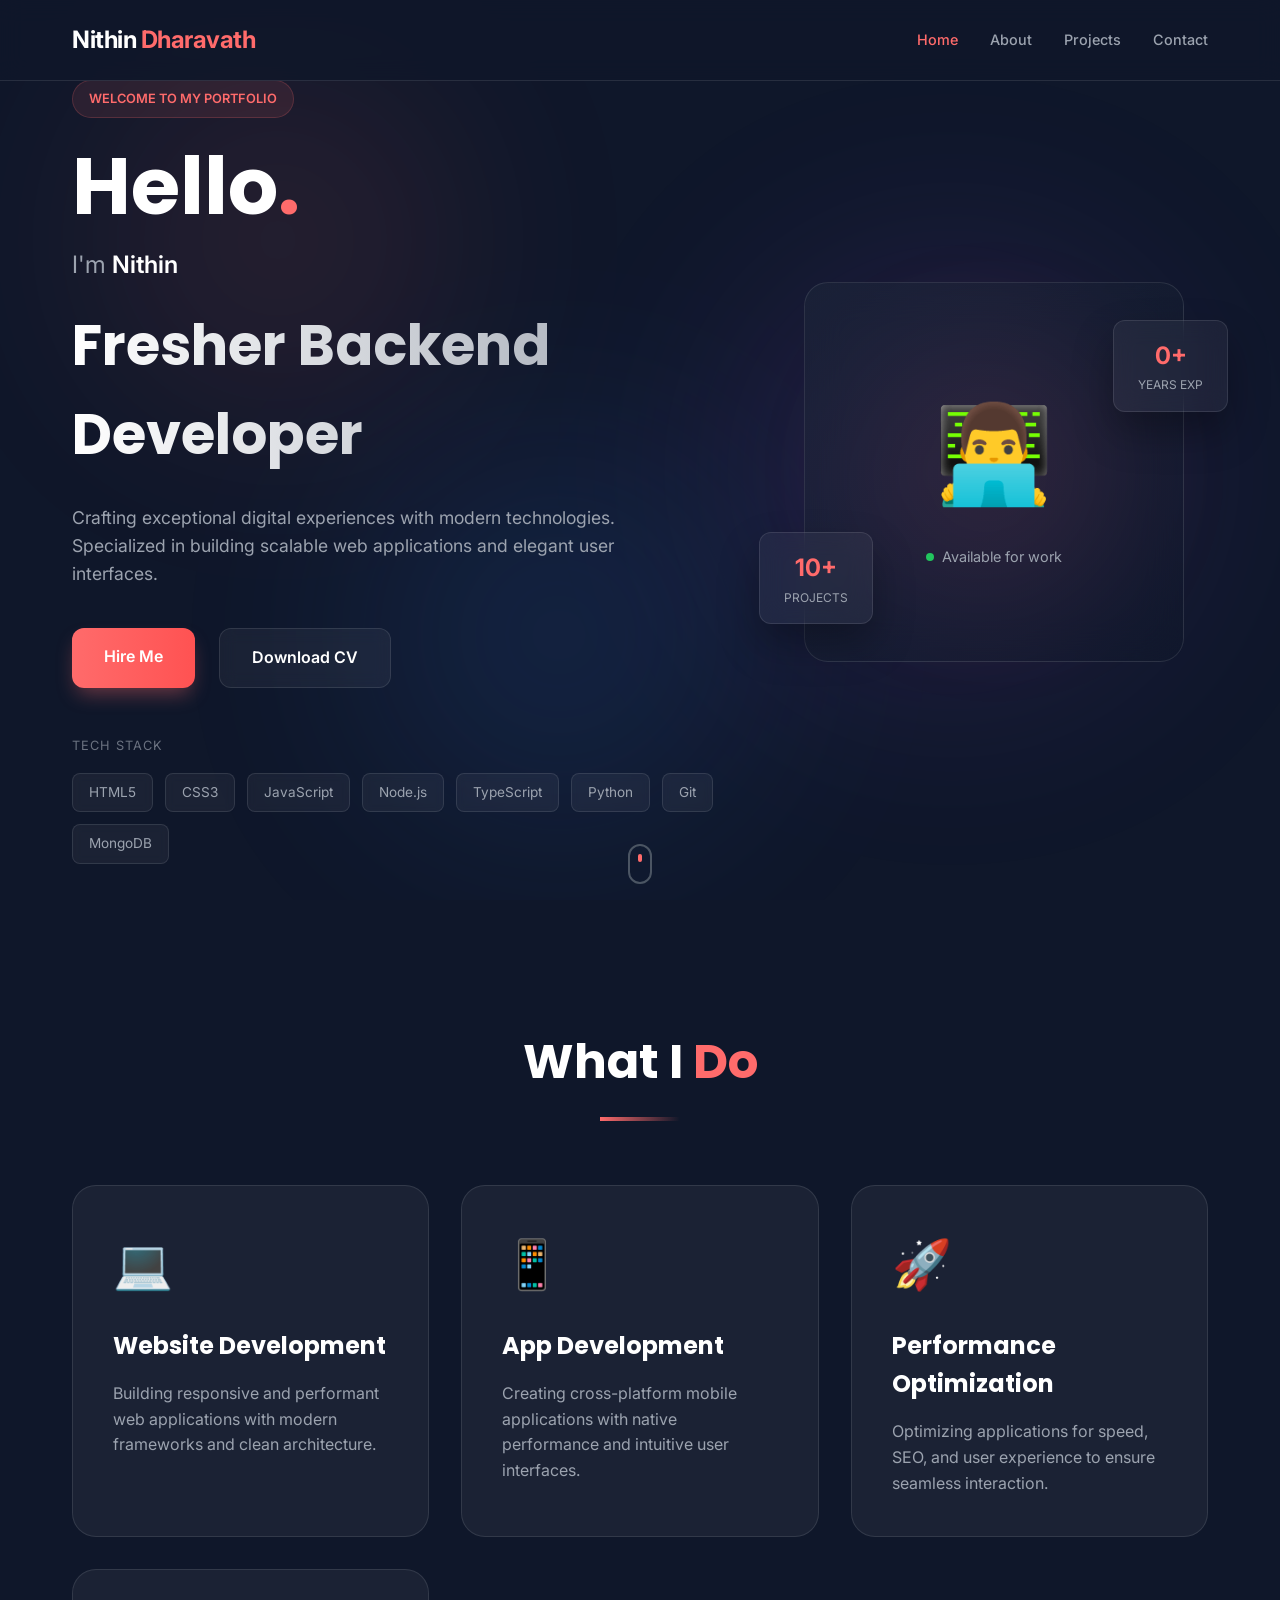
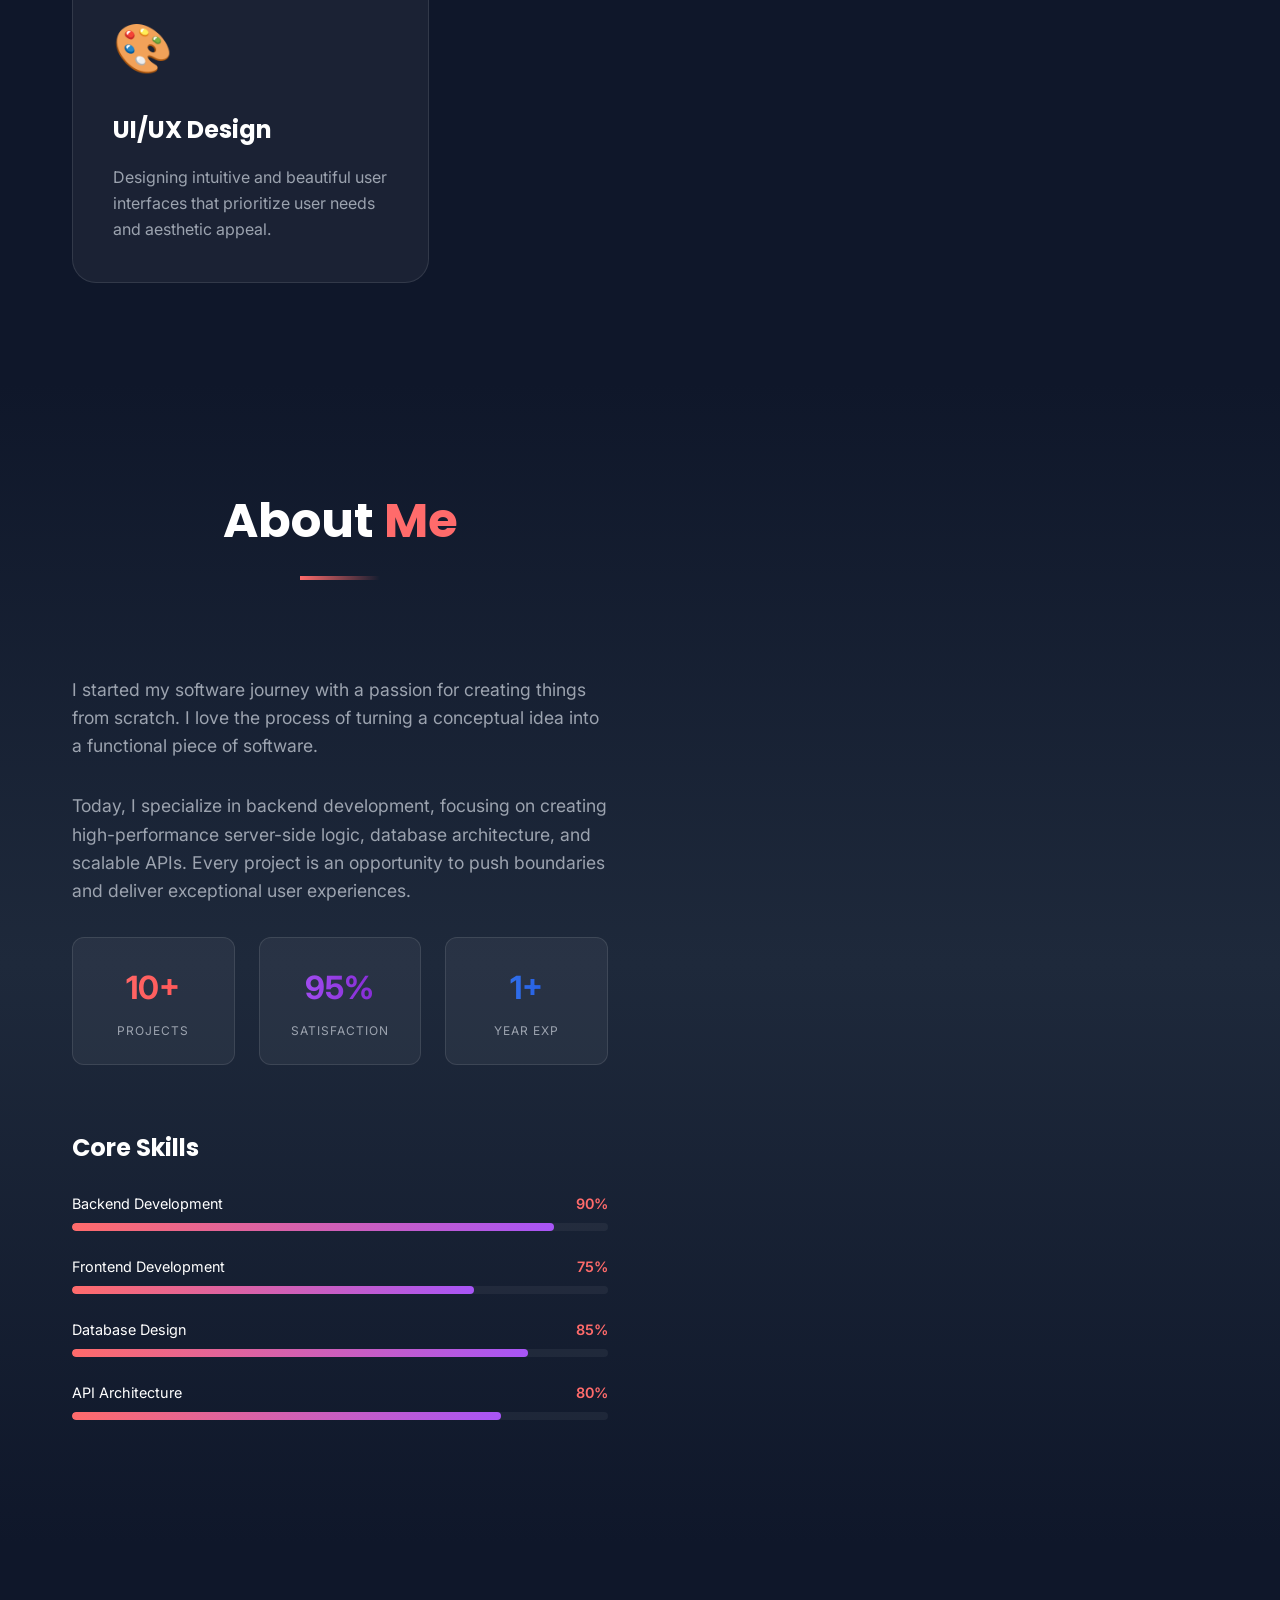
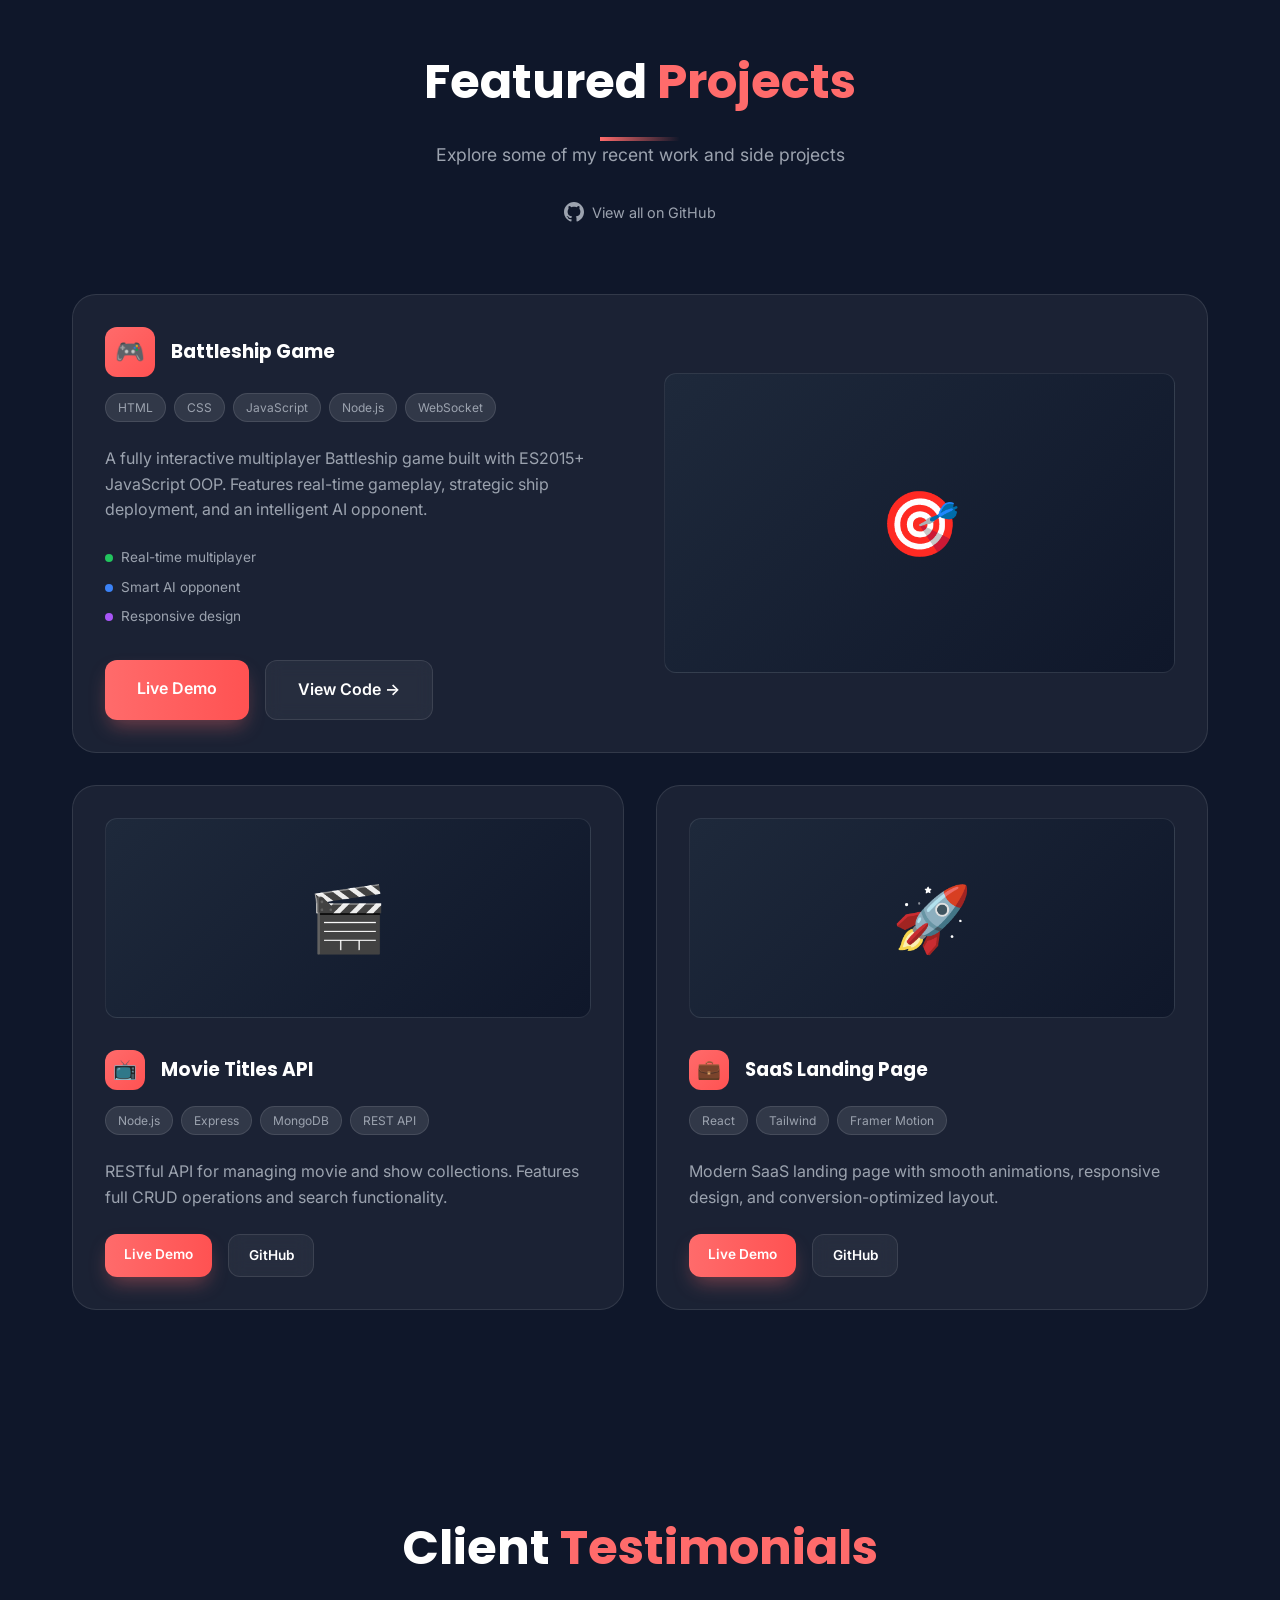
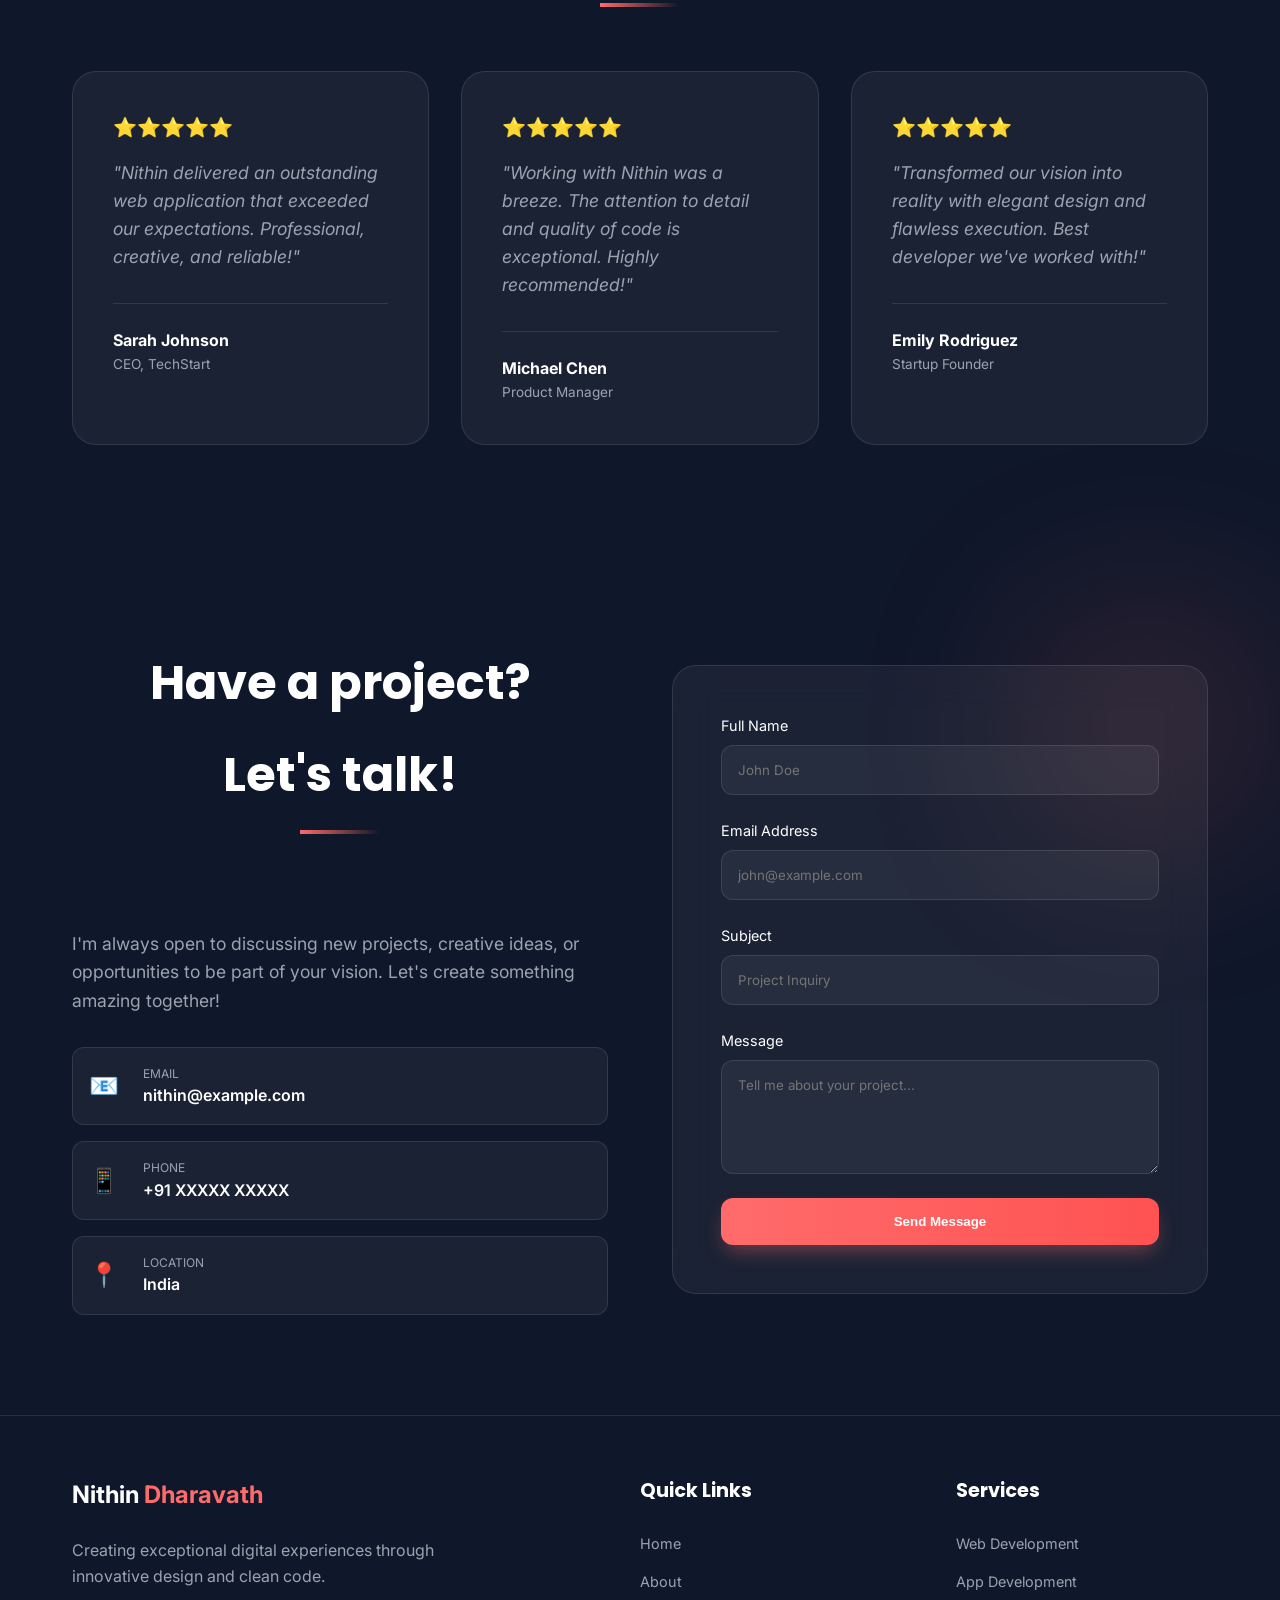
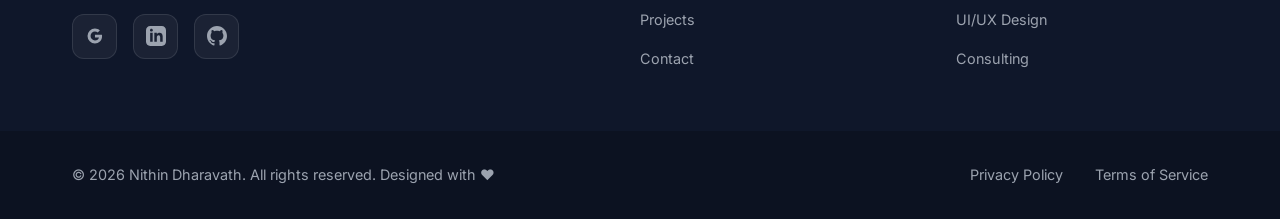
==== index.html @ c0384e02 "landing page" ====
<!DOCTYPE html>
<html lang="en">
<head>
    <meta charset="UTF-8">
    <meta name="viewport" content="width=device-width, initialscale=1.0">
    <title>Nithin Dharavath | Fresher Backend Developer</title>
    <meta name="description" content="Professional portfolio of Nithin Dharavath, a fresher backend developer specializing in high-performance web applications.">
    <link rel="stylesheet" href="static/css/style.css">
    <!-- Google Fonts: Inter and Poppins -->
    <link rel="preconnect" href="https://fonts.googleapis.com">
    <link rel="preconnect" href="https://fonts.gstatic.com" crossorigin>
    <link href="https://fonts.googleapis.com/css2?family=Inter:wght@400;500;600;700&family=Poppins:wght@600;700&display=swap" rel="stylesheet">
</head>
<body>
    <!-- Background Glows -->
    <div class="bg-glows">
        <div class="glow glow-1"></div>
        <div class="glow glow-2"></div>
        <div class="glow glow-3"></div>
    </div>

    <!-- Navigation -->
    <nav class="main-nav">
        <div class="container nav-container">
            <div class="nav-logo">
                Nithin <span>Dharavath</span>
            </div>
            <div class="nav-links">
                <a href="#home" class="nav-link active">Home</a>
                <a href="#about" class="nav-link">About</a>
                <a href="#projects" class="nav-link">Projects</a>
                <a href="#contact" class="nav-link">Contact</a>
            </div>
            <div class="nav-toggle">
                <span></span>
                <span></span>
                <span></span>
            </div>
        </div>
    </nav>

    <!-- Hero Section -->
    <section id="home" class="hero">
        <div class="container hero-grid">
            <div class="hero-content">
                <div class="welcome-badge">Welcome to my portfolio</div>
                <h1 class="hero-title">Hello<span>.</span></h1>
                <p class="hero-subtitle">I'm <span class="highlight">Nithin</span></p>
                <h2 class="hero-main-title">Fresher Backend Developer</h2>
                <p class="hero-description">
                    Crafting exceptional digital experiences with modern technologies.
                    Specialized in building scalable web applications and elegant user interfaces.
                </p>
                <div class="hero-ctas">
                    <a href="#contact" class="btn btn-primary">Hire Me</a>
                    <a href="#" class="btn btn-secondary">Download CV</a>
                </div>
                <div class="tech-stack">
                    <p class="stack-label">Tech Stack</p>
                    <div class="stack-pills">
                        <span class="pill">HTML5</span>
                        <span class="pill">CSS3</span>
                        <span class="pill">JavaScript</span>
                        <span class="pill">Node.js</span>
                        <span class="pill">TypeScript</span>
                        <span class="pill">Python</span>
                        <span class="pill">Git</span>
                        <span class="pill">MongoDB</span>
                    </div>
                </div>
            </div>
            <div class="hero-visual">
                <div class="profile-card">
                    <div class="profile-emoji">👨‍💻</div>
                    <div class="availability">
                        <span class="pulse"></span>
                        Available for work
                    </div>
                </div>
                <div class="floating-card card-exp">
                    <div class="card-value">0+</div>
                    <div class="card-label">Years Exp</div>
                </div>
                <div class="floating-card card-proj">
                    <div class="card-value">10+</div>
                    <div class="card-label">Projects</div>
                </div>
                <div class="hero-glow-orb"></div>
            </div>
        </div>
        <div class="scroll-indicator">
            <div class="mouse">
                <div class="wheel"></div>
            </div>
        </div>
    </section>

    <!-- Services Section -->
    <section id="about" class="services">
        <div class="container">
            <div class="section-header">
                <h2>What I <span>Do</span></h2>
                <div class="header-line"></div>
            </div>
            <div class="services-grid">
                <div class="service-card">
                    <div class="service-icon">💻</div>
                    <div class="service-content">
                        <h3>Website Development</h3>
                        <p>Building responsive and performant web applications with modern frameworks and clean architecture.</p>
                    </div>
                </div>
                <div class="service-card">
                    <div class="service-icon">📱</div>
                    <div class="service-content">
                        <h3>App Development</h3>
                        <p>Creating cross-platform mobile applications with native performance and intuitive user interfaces.</p>
                    </div>
                </div>
                <div class="service-card">
                    <div class="service-icon">🚀</div>
                    <div class="service-content">
                        <h3>Performance Optimization</h3>
                        <p>Optimizing applications for speed, SEO, and user experience to ensure seamless interaction.</p>
                    </div>
                </div>
                <div class="service-card">
                    <div class="service-icon">🎨</div>
                    <div class="service-content">
                        <h3>UI/UX Design</h3>
                        <p>Designing intuitive and beautiful user interfaces that prioritize user needs and aesthetic appeal.</p>
                    </div>
                </div>
            </div>
        </div>
    </section>

    <!-- About Section -->
    <section class="about">
        <div class="container about-grid">
            <div class="about-text">
                <div class="section-header">
                    <h2>About <span>Me</span></h2>
                    <div class="header-line"></div>
                </div>
                <p>
                    I started my software journey with a passion for creating things from scratch.
                    I love the process of turning a conceptual idea into a functional piece of software.
                </p>
                <p>
                    Today, I specialize in backend development, focusing on creating high-performance
                    server-side logic, database architecture, and scalable APIs. Every project is
                    an opportunity to push boundaries and deliver exceptional user experiences.
                </p>

                <div class="about-stats">
                    <div class="stat-card">
                        <div class="stat-value grad-red">10+</div>
                        <div class="stat-label">Projects</div>
                    </div>
                    <div class="stat-card">
                        <div class="stat-value grad-purple">95%</div>
                        <div class="stat-label">Satisfaction</div>
                    </div>
                    <div class="stat-card">
                        <div class="stat-value grad-blue">1+</div>
                        <div class="stat-label">Year Exp</div>
                    </div>
                </div>

                <div class="skill-section">
                    <h3>Core Skills</h3>
                    <div class="skill-item">
                        <div class="skill-info">
                            <span>Backend Development</span>
                            <span>90%</span>
                        </div>
                        <div class="skill-bar"><div class="skill-progress" style="width: 90%;"></div></div>
                    </div>
                    <div class="skill-item">
                        <div class="skill-info">
                            <span>Frontend Development</span>
                            <span>75%</span>
                        </div>
                        <div class="skill-bar"><div class="skill-progress" style="width: 75%;"></div></div>
                    </div>
                    <div class="skill-item">
                        <div class="skill-info">
                            <span>Database Design</span>
                            <span>85%</span>
                        </div>
                        <div class="skill-bar"><div class="skill-progress" style="width: 85%;"></div></div>
                    </div>
                    <div class="skill-item">
                        <div class="skill-info">
                            <span>API Architecture</span>
                            <span>80%</span>
                        </div>
                        <div class="skill-bar"><div class="skill-progress" style="width: 80%;"></div></div>
                    </div>
                </div>
            </div>
        </div>
    </section>

    <!-- Projects Section -->
    <section id="projects" class="projects">
        <div class="container">
            <div class="section-header text-center">
                <h2>Featured <span>Projects</span></h2>
                <div class="header-line center"></div>
                <p class="section-desc">Explore some of my recent work and side projects</p>
                <a href="https://github.com/nithindharavathu" target="_blank" class="github-link">
                    <svg width="20" height="20" viewBox="0 0 24 24" fill="currentColor"><path d="M12 0c-6.626 0-12 5.373-12 12 0 5.302 3.438 9.8 8.207 11.387.599.111.793-.261.793-.577v-2.234c-3.338.726-4.033-1.416-4.033-1.416-.546-1.387-1.333-1.756-1.333-1.756-1.089-.745.083-.729.083-.729 1.205.084 1.839 1.237 1.839 1.237 1.07 1.834 2.807 1.304 3.492.997.107-.775.418-1.305.762-1.604-2.665-.305-5.467-1.334-5.467-5.931 0-1.311.469-2.381 1.236-3.221-.124-.303-.535-1.524.117-3.176 0 0 1.008-.322 3.301 1.23.957-.266 1.983-.399 3.003-.404 1.02.005 2.047.138 3.006.404 2.291-1.552 3.297-1.23 3.297-1.23.653 1.653.242 2.874.118 3.176.77.84 1.235 1.911 1.235 3.221 0 4.609-2.807 5.624-5.479 5.921.43.372.823 1.102.823 2.222v3.293c0 .319.192.694.801.576 4.765-1.589 8.199-6.086 8.199-11.386 0-6.627-5.373-12-12-12z"/></svg>
                    View all on GitHub
                </a>
            </div>

            <div class="projects-grid">
                <!-- Featured Project -->
                <div class="project-card featured">
                    <div class="project-main">
                        <div class="project-info">
                            <div class="project-title-group">
                                <div class="project-icon-box">🎮</div>
                                <h3>Battleship Game</h3>
                            </div>
                            <div class="project-tags">
                                <span class="tag">HTML</span>
                                <span class="tag">CSS</span>
                                <span class="tag">JavaScript</span>
                                <span class="tag">Node.js</span>
                                <span class="tag">WebSocket</span>
                            </div>
                            <p class="project-text">
                                A fully interactive multiplayer Battleship game built with ES2015+ JavaScript OOP.
                                Features real-time gameplay, strategic ship deployment, and an intelligent AI opponent.
                            </p>
                            <div class="project-features">
                                <div class="feature"><span class="dot dot-green"></span> Real-time multiplayer</div>
                                <div class="feature"><span class="dot dot-blue"></span> Smart AI opponent</div>
                                <div class="feature"><span class="dot dot-purple"></span> Responsive design</div>
                            </div>
                            <div class="project-actions">
                                <a href="#" class="btn btn-primary">Live Demo</a>
                                <a href="#" class="btn btn-secondary">View Code &rarr;</a>
                            </div>
                        </div>
                        <div class="project-preview">
                            <div class="preview-content">🎯</div>
                        </div>
                    </div>
                </div>

                <!-- Regular Project 1 -->
                <div class="project-card">
                    <div class="project-preview">
                        <div class="preview-content">🎬</div>
                    </div>
                    <div class="project-info">
                        <div class="project-title-group">
                            <div class="project-icon-box small">📺</div>
                            <h3>Movie Titles API</h3>
                        </div>
                        <div class="project-tags">
                            <span class="tag">Node.js</span>
                            <span class="tag">Express</span>
                            <span class="tag">MongoDB</span>
                            <span class="tag">REST API</span>
                        </div>
                        <p class="project-text">RESTful API for managing movie and show collections. Features full CRUD operations and search functionality.</p>
                        <div class="project-actions">
                            <a href="#" class="btn btn-primary small">Live Demo</a>
                            <a href="#" class="btn btn-secondary small">GitHub</a>
                        </div>
                    </div>
                </div>

                <!-- Regular Project 2 -->
                <div class="project-card">
                    <div class="project-preview">
                        <div class="preview-content">🚀</div>
                    </div>
                    <div class="project-info">
                        <div class="project-title-group">
                            <div class="project-icon-box small">💼</div>
                            <h3>SaaS Landing Page</h3>
                        </div>
                        <div class="project-tags">
                            <span class="tag">React</span>
                            <span class="tag">Tailwind</span>
                            <span class="tag">Framer Motion</span>
                        </div>
                        <p class="project-text">Modern SaaS landing page with smooth animations, responsive design, and conversion-optimized layout.</p>
                        <div class="project-actions">
                            <a href="#" class="btn btn-primary small">Live Demo</a>
                            <a href="#" class="btn btn-secondary small">GitHub</a>
                        </div>
                    </div>
                </div>
            </div>
        </div>
    </section>

    <!-- Testimonials Section -->
    <section class="testimonials">
        <div class="container">
            <div class="section-header">
                <h2>Client <span>Testimonials</span></h2>
                <div class="header-line"></div>
            </div>
            <div class="testimonials-grid">
                <div class="testimonial-card">
                    <div class="stars">⭐⭐⭐⭐⭐</div>
                    <p class="testimonial-text">"Nithin delivered an outstanding web application that exceeded our expectations. Professional, creative, and reliable!"</p>
                    <div class="testimonial-footer">
                        <p class="testimonial-name">Sarah Johnson</p>
                        <p class="testimonial-role">CEO, TechStart</p>
                    </div>
                </div>
                <div class="testimonial-card">
                    <div class="stars">⭐⭐⭐⭐⭐</div>
                    <p class="testimonial-text">"Working with Nithin was a breeze. The attention to detail and quality of code is exceptional. Highly recommended!"</p>
                    <div class="testimonial-footer">
                        <p class="testimonial-name">Michael Chen</p>
                        <p class="testimonial-role">Product Manager</p>
                    </div>
                </div>
                <div class="testimonial-card">
                    <div class="stars">⭐⭐⭐⭐⭐</div>
                    <p class="testimonial-text">"Transformed our vision into reality with elegant design and flawless execution. Best developer we've worked with!"</p>
                    <div class="testimonial-footer">
                        <p class="testimonial-name">Emily Rodriguez</p>
                        <p class="testimonial-role">Startup Founder</p>
                    </div>
                </div>
            </div>
        </div>
    </section>

    <!-- Contact Section -->

    <section id="contact" class="contact">
        <div class="container contact-grid">
            <div class="contact-info">
                <div class="section-header">
                    <h2>Have a project?</h2>
                    <h3>Let's <span>talk!</span></h3>
                    <div class="header-line"></div>
                </div>
                <p class="contact-desc">
                    I'm always open to discussing new projects, creative ideas, or opportunities to be part of your vision.
                    Let's create something amazing together!
                </p>
                <div class="contact-details">
                    <div class="detail-item">
                        <div class="detail-icon">📧</div>
                        <div class="detail-text">
                            <span class="label">Email</span>
                            <span class="value">nithin@example.com</span>
                        </div>
                    </div>
                    <div class="detail-item">
                        <div class="detail-icon">📱</div>
                        <div class="detail-text">
                            <span class="label">Phone</span>
                            <span class="value">+91 XXXXX XXXXX</span>
                        </div>
                    </div>
                    <div class="detail-item">
                        <div class="detail-icon">📍</div>
                        <div class="detail-text">
                            <span class="label">Location</span>
                            <span class="value">India</span>
                        </div>
                    </div>
                </div>
            </div>
            <div class="contact-form-container">
                <form class="contact-form" action="#">
                    <div class="form-group">
                        <label>Full Name</label>
                        <input type="text" placeholder="John Doe" required>
                    </div>
                    <div class="form-group">
                        <label>Email Address</label>
                        <input type="email" placeholder="john@example.com" required>
                    </div>
                    <div class="form-group">
                        <label>Subject</label>
                        <input type="text" placeholder="Project Inquiry" required>
                    </div>
                    <div class="form-group">
                        <label>Message</label>
                        <textarea rows="5" placeholder="Tell me about your project..." required></textarea>
                    </div>
                    <button type="submit" class="btn btn-primary full-width">Send Message</button>
                </form>
            </div>
        </div>
    </section>

    <!-- Footer -->
    <footer class="main-footer">
        <div class="container footer-grid">
            <div class="footer-brand">
                <div class="footer-logo">
                    Nithin <span>Dharavath</span>
                </div>
                <p>Creating exceptional digital experiences through innovative design and clean code.</p>
                <div class="social-links">
                    <a href="#" class="social-icon">
                        <svg width="20" height="20" viewBox="0 0 24 24" fill="currentColor"><path d="M20.283 10.356h-8.327v3.451h4.792c-.446 2.193-2.313 3.453-4.792 3.453a5.27 5.27 0 0 1-5.279-5.28 5.27 5.27 0 0 1 5.279-5.279c1.259 0 2.397.447 3.29 1.178l2.6-2.599c-1.584-1.381-3.615-2.233-5.89-2.233a8.908 8.908 0 0 0-8.934 8.934 8.907 8.907 0 0 0 8.934 8.934c4.467 0 8.529-3.249 8.529-8.934 0-.528-.081-1.097-.202-1.625z"/></svg>
                    </a>
                    <a href="#" class="social-icon">
                        <svg width="20" height="20" viewBox="0 0 24 24" fill="currentColor"><path d="M19 0h-14c-2.761 0-5 2.239-5 5v14c0 2.761 2.239 5 5 5h14c2.762 0 5-2.239 5-5v-14c0-2.761-2.238-5-5-5zm-11 19h-3v-11h3v11zm-1.5-12.268c-.966 0-1.75-.79-1.75-1.764s.784-1.764 1.75-1.764 1.75.79 1.75 1.764-.783 1.764-1.75 1.764zm13.5 12.268h-3v-5.604c0-3.368-4-3.113-4 0v5.604h-3v-11h3v1.765c1.396-2.586 7-2.777 7 2.476v6.759z"/></svg>
                    </a>
                    <a href="#" class="social-icon">
                        <svg width="20" height="20" viewBox="0 0 24 24" fill="currentColor"><path d="M12 0c-6.626 0-12 5.373-12 12 0 5.302 3.438 9.8 8.207 11.387.599.111.793-.261.793-.577v-2.234c-3.338.726-4.033-1.416-4.033-1.416-.546-1.387-1.333-1.756-1.333-1.756-1.089-.745.083-.729.083-.729 1.205.084 1.839 1.237 1.839 1.237 1.07 1.834 2.807 1.304 3.492.997.107-.775.418-1.305.762-1.604-2.665-.305-5.467-1.334-5.467-5.931 0-1.311.469-2.381 1.236-3.221-.124-.303-.535-1.524.117-3.176 0 0 1.008-.322 3.301 1.23.957-.266 1.983-.399 3.003-.404 1.02.005 2.047.138 3.006.404 2.291-1.552 3.297-1.23 3.297-1.23.653 1.653.242 2.874.118 3.176.77.84 1.235 1.911 1.235 3.221 0 4.609-2.807 5.624-5.479 5.921.43.372.823 1.102.823 2.222v3.293c0 .319.192.694.801.576 4.765-1.589 8.199-6.086 8.199-11.386 0-6.627-5.373-12-12-12z"/></svg>
                    </a>
                </div>
            </div>
            <div class="footer-links">
                <h4>Quick Links</h4>
                <ul>
                    <li><a href="#home">Home</a></li>
                    <li><a href="#about">About</a></li>
                    <li><a href="#projects">Projects</a></li>
                    <li><a href="#contact">Contact</a></li>
                </ul>
            </div>
            <div class="footer-links">
                <h4>Services</h4>
                <ul>
                    <li><a href="#">Web Development</a></li>
                    <li><a href="#">App Development</a></li>
                    <li><a href="#">UI/UX Design</a></li>
                    <li><a href="#">Consulting</a></li>
                </ul>
            </div>
        </div>
        <div class="footer-bottom">
            <div class="container bottom-container">
                <p>&copy; 2026 Nithin Dharavath. All rights reserved. Designed with ❤️</p>
                <div class="bottom-links">
                    <a href="#">Privacy Policy</a>
                    <a href="#">Terms of Service</a>
                </div>
            </div>
        </div>
    </footer>

    <script src="static/js/main.js"></script>
</body>
</html>
---- static/css/style.css ----
:root {
    /* Design Tokens */
    --bg-dark: #0f172a;
    --bg-dark-light: #1e293b;
    --accent: #ff6b6b;
    --accent-dark: #ff5252;
    --text-main: #ffffff;
    --text-muted: #9ca3af;
    --border-color: rgba(255, 255, 255, 0.1);
    --glass-bg: rgba(255, 255, 255, 0.05);
    --glass-border: rgba(255, 255, 255, 0.1);
    --radius-lg: 1.5rem;
    --radius-md: 0.75rem;
    --transition: all 0.3s cubic-bezier(0.4, 0, 0.2, 1);
}

* {
    margin: 0;
    padding: 0;
    box-sizing: border-box;
}

html {
    scroll-behavior: smooth;
}

body {
    font-family: 'Inter', sans-serif;
    background-color: var(--bg-dark);
    color: var(--text-main);
    line-height: 1.6;
    overflow-x: hidden;
}

h1, h2, h3, h4 {
    font-family: 'Poppins', sans-serif;
    font-weight: 700;
}

.container {
    max-width: 1200px;
    margin: 0 auto;
    padding: 0 2rem;
}

/* Background Glows */
.bg-glows {
    position: fixed;
    inset: 0;
    z-index: -1;
    pointer-events: none;
    overflow: hidden;
}

.glow {
    position: absolute;
    border-radius: 50%;
    filter: blur(120px);
    opacity: 0.15;
    animation: pulse 8s infinite alternate;
}

.glow-1 {
    width: 300px;
    height: 300px;
    background: var(--accent);
    top: 10%;
    left: 10%;
}

.glow-2 {
    width: 400px;
    height: 400px;
    background: #a855f7;
    top: 30%;
    right: 10%;
    animation-delay: 2s;
}

.glow-3 {
    width: 350px;
    height: 350px;
    background: #3b82f6;
    bottom: 10%;
    left: 30%;
    animation-delay: 4s;
}

@keyframes pulse {
    0% { transform: scale(1); opacity: 0.15; }
    100% { transform: scale(1.2); opacity: 0.25; }
}

/* Navigation */
.main-nav {
    position: fixed;
    top: 0;
    width: 100%;
    z-index: 1000;
    backdrop-filter: blur(12px);
    background: rgba(15, 23, 42, 0.8);
    border-bottom: 1px solid var(--border-color);
    transition: var(--transition);
}

.nav-container {
    display: flex;
    justify-content: space-between;
    align-items: center;
    height: 80px;
}

.nav-logo {
    font-size: 1.5rem;
    font-weight: 700;
    letter-spacing: -0.5px;
}

.nav-logo span {
    color: var(--accent);
}

.nav-links {
    display: flex;
    gap: 2rem;
}

.nav-link {
    text-decoration: none;
    color: var(--text-muted);
    font-size: 0.9rem;
    font-weight: 500;
    transition: var(--transition);
}

.nav-link:hover, .nav-link.active {
    color: var(--text-main);
}

.nav-link.active {
    color: var(--accent);
}

.nav-toggle {
    display: none;
    cursor: pointer;
    flex-direction: column;
    gap: 6px;
}

.nav-toggle span {
    width: 25px;
    height: 2px;
    background: white;
    transition: var(--transition);
}

/* Hero Section */
.hero {
    position: relative;
    min-height: 100vh;
    display: flex;
    align-items: center;
    padding-top: 80px;
    padding-bottom: 60px;
}

.hero-grid {
    display: grid;
    grid-template-columns: 1.2fr 0.8fr;
    gap: 4rem;
    align-items: center;
}

.welcome-badge {
    display: inline-block;
    background: rgba(255, 107, 107, 0.1);
    border: 1px solid rgba(255, 107, 107, 0.2);
    color: var(--accent);
    font-size: 0.8rem;
    font-weight: 600;
    text-transform: uppercase;
    padding: 0.5rem 1rem;
    border-radius: 100px;
    margin-bottom: 1.5rem;
}

.hero-title {
    font-size: 5rem;
    line-height: 1.1;
    margin-bottom: 1rem;
}

.hero-title span {
    color: var(--accent);
}

.hero-subtitle {
    font-size: 1.5rem;
    color: var(--text-muted);
    margin-bottom: 1rem;
}

.hero-subtitle .highlight {
    color: var(--text-main);
    font-weight: 600;
}

.hero-main-title {
    font-size: 3.5rem;
    margin-bottom: 1.5rem;
    background: linear-gradient(to right, #fff, var(--text-muted));
    -webkit-background-clip: text;
    -webkit-text-fill-color: transparent;
}

.hero-description {
    font-size: 1.1rem;
    color: var(--text-muted);
    max-width: 550px;
    margin-bottom: 2.5rem;
}

.hero-ctas {
    display: flex;
    gap: 1.5rem;
    margin-bottom: 3rem;
}

.btn {
    padding: 1rem 2rem;
    border-radius: var(--radius-md);
    font-weight: 600;
    text-decoration: none;
    transition: var(--transition);
    cursor: pointer;
    display: inline-block;
    text-align: center;
}

.btn-primary {
    background: linear-gradient(to right, var(--accent), var(--accent-dark));
    color: white;
    border: none;
    box-shadow: 0 10px 20px -5px rgba(255, 107, 107, 0.4);
}

.btn-primary:hover {
    transform: translateY(-3px);
    box-shadow: 0 15px 25px -5px rgba(255, 107, 107, 0.6);
}

.btn-secondary {
    background: var(--glass-bg);
    color: var(--text-main);
    border: 1px solid var(--border-color);
    backdrop-filter: blur(8px);
}

.btn-secondary:hover {
    transform: translateY(-3px);
    border-color: var(--accent);
    background: rgba(255, 255, 255, 0.1);
}

.tech-stack {
    margin-top: 2rem;
}

.stack-label {
    font-size: 0.8rem;
    text-transform: uppercase;
    letter-spacing: 1px;
    color: #6b7280;
    margin-bottom: 1rem;
}

.stack-pills {
    display: flex;
    flex-wrap: wrap;
    gap: 0.75rem;
}

.pill {
    background: var(--glass-bg);
    border: 1px solid var(--border-color);
    padding: 0.5rem 1rem;
    border-radius: 8px;
    font-size: 0.85rem;
    color: var(--text-muted);
    backdrop-filter: blur(4px);
    transition: var(--transition);
}

.pill:hover {
    border-color: var(--accent);
    color: var(--text-main);
    transform: scale(1.1);
    background: rgba(255, 255, 255, 0.1);
}

/* Hero Visuals */
.hero-visual {
    position: relative;
    display: flex;
    justify-content: center;
    align-items: center;
}

.profile-card {
    width: 380px;
    height: 380px;
    background: linear-gradient(135deg, rgba(30, 41, 59, 0.5), rgba(15, 23, 42, 0.5));
    backdrop-filter: blur(20px);
    border: 1px solid var(--border-color);
    border-radius: var(--radius-lg);
    display: flex;
    flex-direction: column;
    justify-content: center;
    align-items: center;
    position: relative;
    z-index: 10;
    transition: transform 0.5s ease;
}

.profile-card:hover {
    transform: scale(1.05);
}

.profile-emoji {
    font-size: 6rem;
    margin-bottom: 1rem;
}

.availability {
    display: flex;
    align-items: center;
    gap: 0.5rem;
    font-size: 0.9rem;
    color: var(--text-muted);
}

.pulse {
    width: 8px;
    height: 8px;
    background: #22c55e;
    border-radius: 50%;
    animation: pulse-green 2s infinite;
}

@keyframes pulse-green {
    0% { transform: scale(0.95); box-shadow: 0 0 0 0 rgba(34, 197, 94, 0.7); }
    70% { transform: scale(1); box-shadow: 0 0 0 6px rgba(34, 197, 94, 0); }
    100% { transform: scale(0.95); box-shadow: 0 0 0 0 rgba(34, 197, 94, 0); }
}

.floating-card {
    position: absolute;
    background: var(--glass-bg);
    backdrop-filter: blur(12px);
    border: 1px solid var(--border-color);
    padding: 1rem 1.5rem;
    border-radius: var(--radius-md);
    box-shadow: 0 20px 40px rgba(0,0,0,0.3);
    z-index: 20;
    text-align: center;
    animation: float 4s infinite ease-in-out;
}

.card-exp {
    top: 10%;
    right: -20px;
    animation-delay: 0s;
}

.card-proj {
    bottom: 10%;
    left: -20px;
    animation-delay: 1s;
}

.card-value {
    font-size: 1.5rem;
    font-weight: 700;
    color: var(--accent);
}

.card-label {
    font-size: 0.75rem;
    color: var(--text-muted);
    text-transform: uppercase;
}

@keyframes float {
    0%, 100% { transform: translateY(0); }
    50% { transform: translateY(-20px); }
}

.hero-glow-orb {
    position: absolute;
    width: 400px;
    height: 400px;
    background: radial-gradient(circle, var(--accent) 0%, transparent 70%);
    opacity: 0.2;
    filter: blur(40px);
    z-index: 1;
    animation: pulse 6s infinite alternate;
}

.scroll-indicator {
    position: absolute;
    bottom: 40px;
    left: 50%;
    transform: translateX(-50%);
    animation: bounce 2s infinite;
}

.mouse {
    width: 24px;
    height: 40px;
    border: 2px solid #4b5563;
    border-radius: 12px;
    display: flex;
    justify-content: center;
}

.wheel {
    width: 4px;
    height: 8px;
    background: var(--accent);
    border-radius: 2px;
    margin-top: 8px;
    animation: scroll-wheel 2s infinite;
}

@keyframes bounce {
    0%, 100% { transform: translate(-50%, 0); }
    50% { transform: translate(-50%, -10px); }
}

@keyframes scroll-wheel {
    0% { transform: translateY(0); opacity: 1; }
    100% { transform: translateY(15px); opacity: 0; }
}

/* Services Section */
.services {
    padding: 100px 0;
}

.section-header {
    text-align: center;
    margin-bottom: 4rem;
}

.section-header h2 {
    font-size: 3rem;
    margin-bottom: 1rem;
}

.section-header h2 span {
    color: var(--accent);
}

.header-line {
    width: 80px;
    height: 4px;
    background: linear-gradient(to right, var(--accent), transparent);
    margin: 0 auto;
}

.section-header.text-center .header-line {
    margin: 0 auto;
}

.services-grid {
    display: grid;
    grid-template-columns: repeat(auto-fit, minmax(280px, 1fr));
    gap: 2rem;
}

.service-card {
    background: var(--glass-bg);
    border: 1px solid var(--border-color);
    border-radius: var(--radius-lg);
    padding: 2.5rem;
    transition: var(--transition);
    cursor: pointer;
    position: relative;
    overflow: hidden;
}

.service-card::before {
    content: '';
    position: absolute;
    inset: 0;
    background: radial-gradient(circle at top right, rgba(255, 107, 107, 0.1), transparent);
    opacity: 0;
    transition: var(--transition);
}

.service-card:hover {
    transform: translateY(-10px) scale(1.02);
    border-color: rgba(255, 107, 107, 0.4);
    box-shadow: 0 20px 40px rgba(0,0,0,0.3), 0 0 20px rgba(255, 107, 107, 0.1);
}

.service-card:hover::before {
    opacity: 1;
}

.service-icon {
    font-size: 3rem;
    margin-bottom: 1.5rem;
    transition: var(--transition);
}

.service-card:hover .service-icon {
    transform: scale(1.2) rotate(-5deg);
}

.service-content h3 {
    font-size: 1.5rem;
    margin-bottom: 1rem;
    transition: var(--transition);
}

.service-card:hover .service-content h3 {
    color: var(--accent);
}

.service-content p {
    color: var(--text-muted);
    font-size: 1rem;
}

/* About Section */
.about {
    padding: 100px 0;
    background: linear-gradient(to bottom, var(--bg-dark), var(--bg-dark-light), var(--bg-dark));
}

.about-grid {
    display: grid;
    grid-template-columns: 1fr 1fr;
    gap: 4rem;
    align-items: start;
}

.about-text {
    display: flex;
    flex-direction: column;
    gap: 2rem;
}

.about-text p {
    font-size: 1.1rem;
    color: var(--text-muted);
}

.about-stats {
    display: grid;
    grid-template-columns: repeat(3, 1fr);
    gap: 1.5rem;
}

.stat-card {
    background: var(--glass-bg);
    border: 1px solid var(--border-color);
    padding: 1.5rem;
    border-radius: var(--radius-md);
    text-align: center;
    transition: var(--transition);
}

.stat-card:hover {
    transform: translateY(-5px);
    border-color: var(--accent);
}

.stat-value {
    font-size: 2rem;
    font-weight: 700;
    margin-bottom: 0.5rem;
}

.grad-red { background: linear-gradient(to right, var(--accent), var(--accent-dark)); -webkit-background-clip: text; -webkit-text-fill-color: transparent; }
.grad-purple { background: linear-gradient(to right, #a855f7, #7e22ce); -webkit-background-clip: text; -webkit-text-fill-color: transparent; }
.grad-blue { background: linear-gradient(to right, #3b82f6, #1d4ed8); -webkit-background-clip: text; -webkit-text-fill-color: transparent; }

.stat-label {
    font-size: 0.75rem;
    text-transform: uppercase;
    color: var(--text-muted);
    letter-spacing: 1px;
}

.skill-section {
    margin-top: 2rem;
}

.skill-section h3 {
    font-size: 1.5rem;
    margin-bottom: 1.5rem;
}

.skill-item {
    margin-bottom: 1.5rem;
}

.skill-info {
    display: flex;
    justify-content: space-between;
    font-size: 0.9rem;
    margin-bottom: 0.5rem;
}

.skill-info span:first-child { color: var(--text-main); }
.skill-info span:last-child { color: var(--accent); font-weight: 600; }

.skill-bar {
    height: 8px;
    background: rgba(255, 255, 255, 0.05);
    border-radius: 10px;
    overflow: hidden;
}

.skill-progress {
    height: 100%;
    background: linear-gradient(to right, var(--accent), #a855f7);
    border-radius: 10px;
    transition: width 1.5s ease-out;
}

/* Projects Section */
.projects {
    padding: 100px 0;
}

.section-desc {
    font-size: 1.1rem;
    color: var(--text-muted);
    max-width: 600px;
    margin: 0 auto 2rem;
}

.github-link {
    display: inline-flex;
    align-items: center;
    gap: 0.5rem;
    color: var(--text-muted);
    text-decoration: none;
    font-size: 0.9rem;
    transition: var(--transition);
}

.github-link:hover {
    color: var(--accent);
}

.projects-grid {
    display: grid;
    grid-template-columns: repeat(2, 1fr);
    gap: 2rem;
}

.project-card {
    background: var(--glass-bg);
    border: 1px solid var(--border-color);
    border-radius: var(--radius-lg);
    padding: 2rem;
    transition: var(--transition);
    position: relative;
    overflow: hidden;
}

.project-card:hover {
    transform: translateY(-10px) scale(1.01);
    border-color: rgba(255, 107, 107, 0.4);
    box-shadow: 0 20px 40px rgba(0,0,0,0.4), 0 0 30px rgba(255, 107, 107, 0.1);
}

.project-card.featured {
    grid-column: span 2;
}

.project-main {
    display: grid;
    grid-template-columns: 1fr 1fr;
    gap: 3rem;
    align-items: center;
}

.project-title-group {
    display: flex;
    align-items: center;
    gap: 1rem;
    margin-bottom: 1rem;
}

.project-icon-box {
    width: 50px;
    height: 50px;
    background: linear-gradient(135deg, var(--accent), var(--accent-dark));
    border-radius: 12px;
    display: flex;
    align-items: center;
    justify-content: center;
    font-size: 1.5rem;
}

.project-icon-box.small {
    width: 40px;
    height: 40px;
    font-size: 1.2rem;
}

.project-tags {
    display: flex;
    flex-wrap: wrap;
    gap: 0.5rem;
    margin-bottom: 1.5rem;
}

.tag {
    background: rgba(255, 255, 255, 0.1);
    border: 1px solid var(--border-color);
    padding: 0.25rem 0.75rem;
    border-radius: 100px;
    font-size: 0.75rem;
    color: var(--text-muted);
}

.project-text {
    color: var(--text-muted);
    margin-bottom: 1.5rem;
    font-size: 1rem;
}

.project-features {
    display: flex;
    flex-direction: column;
    gap: 0.5rem;
    margin-bottom: 2rem;
}

.feature {
    display: flex;
    align-items: center;
    gap: 0.5rem;
    font-size: 0.85rem;
    color: var(--text-muted);
}

.dot {
    width: 8px;
    height: 8px;
    border-radius: 50%;
}

.dot-green { background: #22c55e; }
.dot-blue { background: #3b82f6; }
.dot-purple { background: #a855f7; }

.project-actions {
    display: flex;
    gap: 1rem;
}

.btn.small {
    padding: 0.6rem 1.2rem;
    font-size: 0.85rem;
}

.project-preview {
    height: 300px;
    background: linear-gradient(135deg, #1e293b, #0f172a);
    border-radius: var(--radius-md);
    border: 1px solid var(--border-color);
    display: flex;
    align-items: center;
    justify-content: center;
    font-size: 4rem;
    position: relative;
    overflow: hidden;
}

.project-card:not(.featured) .project-preview {
    height: 200px;
    margin-bottom: 2rem;
}

/* Testimonials Section */
.testimonials {
    padding: 100px 0;
}

.testimonials-grid {
    display: grid;
    grid-template-columns: repeat(auto-fit, minmax(300px, 1fr));
    gap: 2rem;
}

.testimonial-card {
    background: var(--glass-bg);
    border: 1px solid var(--border-color);
    border-radius: var(--radius-lg);
    padding: 2.5rem;
    transition: var(--transition);
    position: relative;
    overflow: hidden;
}

.testimonial-card:hover {
    transform: translateY(-10px);
    border-color: rgba(255, 107, 107, 0.4);
}

.stars {
    font-size: 1.2rem;
    margin-bottom: 1rem;
}

.testimonial-text {
    font-style: italic;
    color: var(--text-muted);
    margin-bottom: 2rem;
    font-size: 1.1rem;
    line-height: 1.6;
}

.testimonial-footer {
    border-top: 1px solid var(--border-color);
    padding-top: 1.5rem;
}

.testimonial-name {
    font-weight: 700;
    color: var(--text-main);
}

.testimonial-role {
    font-size: 0.85rem;
    color: var(--text-muted);
}

/* Contact Section */

.contact {
    padding: 100px 0;
}

.contact-grid {
    display: grid;
    grid-template-columns: 1fr 1fr;
    gap: 4rem;
    align-items: center;
}

.contact-info {
    display: flex;
    flex-direction: column;
    gap: 2rem;
}

.contact-info h3 {
    font-size: 3rem;
    margin-bottom: 1rem;
}

.contact-desc {
    font-size: 1.1rem;
    color: var(--text-muted);
}

.contact-details {
    display: flex;
    flex-direction: column;
    gap: 1rem;
}

.detail-item {
    display: flex;
    align-items: center;
    gap: 1.5rem;
    background: var(--glass-bg);
    border: 1px solid var(--border-color);
    padding: 1rem;
    border-radius: var(--radius-md);
    transition: var(--transition);
}

.detail-item:hover {
    border-color: var(--accent);
    transform: translateX(5px);
}

.detail-icon {
    font-size: 1.5rem;
}

.detail-text {
    display: flex;
    flex-direction: column;
}

.detail-text .label {
    font-size: 0.75rem;
    color: var(--text-muted);
    text-transform: uppercase;
}

.detail-text .value {
    font-weight: 600;
}

.contact-form-container {
    position: relative;
}

.contact-form-container::after {
    content: '';
    position: absolute;
    top: -40px;
    right: -40px;
    width: 200px;
    height: 200px;
    background: var(--accent);
    filter: blur(100px);
    opacity: 0.2;
    z-index: -1;
}

.contact-form {
    background: var(--glass-bg);
    border: 1px solid var(--border-color);
    border-radius: var(--radius-lg);
    padding: 3rem;
    backdrop-filter: blur(20px);
}

.form-group {
    margin-bottom: 1.5rem;
    display: flex;
    flex-direction: column;
    gap: 0.5rem;
}

.form-group label {
    font-size: 0.9rem;
    color: var(--text-main);
}

.form-group input, .form-group textarea {
    background: rgba(255, 255, 255, 0.05);
    border: 1px solid var(--border-color);
    border-radius: var(--radius-md);
    padding: 1rem;
    color: white;
    font-family: inherit;
    transition: var(--transition);
}

.form-group input:focus, .form-group textarea:focus {
    outline: none;
    border-color: var(--accent);
    box-shadow: 0 0 0 4px rgba(255, 107, 107, 0.1);
}

.btn.full-width {
    width: 100%;
}

/* Footer */
.main-footer {
    padding: 60px 0 0;
    border-top: 1px solid var(--border-color);
}

.footer-grid {
    display: grid;
    grid-template-columns: 2fr 1fr 1fr;
    gap: 4rem;
    padding-bottom: 60px;
}

.footer-brand {
    display: flex;
    flex-direction: column;
    gap: 1.5rem;
}

.footer-logo {
    font-size: 1.5rem;
    font-weight: 700;
}

.footer-logo span {
    color: var(--accent);
}

.footer-brand p {
    color: var(--text-muted);
    max-width: 400px;
}

.social-links {
    display: flex;
    gap: 1rem;
}

.social-icon {
    width: 45px;
    height: 45px;
    background: var(--glass-bg);
    border: 1px solid var(--border-color);
    border-radius: 12px;
    display: flex;
    align-items: center;
    justify-content: center;
    color: var(--text-muted);
    transition: var(--transition);
}

.social-icon:hover {
    color: var(--text-main);
    border-color: var(--accent);
    transform: translateY(-3px) scale(1.1);
}

.footer-links h4 {
    font-size: 1.2rem;
    margin-bottom: 1.5rem;
}

.footer-links ul {
    list-style: none;
    display: flex;
    flex-direction: column;
    gap: 0.8rem;
}

.footer-links ul a {
    text-decoration: none;
    color: var(--text-muted);
    font-size: 0.9rem;
    transition: var(--transition);
}

.footer-links ul a:hover {
    color: var(--accent);
    padding-left: 5px;
}

.footer-bottom {
    background: rgba(0, 0, 0, 0.2);
    padding: 2rem 0;
}

.bottom-container {
    display: flex;
    justify-content: space-between;
    align-items: center;
    font-size: 0.9rem;
    color: var(--text-muted);
}

.bottom-links {
    display: flex;
    gap: 2rem;
}

.bottom-links a {
    color: var(--text-muted);
    text-decoration: none;
    transition: var(--transition);
}

.bottom-links a:hover {
    color: var(--accent);
}

/* Responsiveness */
@media (max-width: 1024px) {
    .hero-grid, .about-grid, .contact-grid {
        grid-template-columns: 1fr;
        text-align: center;
    }
    .hero-content {
        display: flex;
        flex-direction: column;
        align-items: center;
    }
    .hero-description {
        margin: 0 auto 2.5rem;
    }
    .hero-ctas {
        justify-content: center;
    }
    .tech-stack {
        display: flex;
        flex-direction: column;
        align-items: center;
    }
    .hero-visual {
        margin-top: 4rem;
    }
    .about-text {
        align-items: center;
        text-align: center;
    }
    .contact-info {
        text-align: center;
    }
    .contact-details {
        align-items: center;
    }
    .detail-item {
        width: 100%;
        max-width: 400px;
    }
    .footer-grid {
        grid-template-columns: 1fr;
        gap: 3rem;
    }
}

@media (max-width: 768px) {
    .nav-links {
        display: none;
    }
    .nav-toggle {
        display: flex;
    }
    .hero-title {
        font-size: 3.5rem;
    }
    .hero-main-title {
        font-size: 2.5rem;
    }
    .about-stats {
        grid-template-columns: 1fr;
    }
    .projects-grid {
        grid-template-columns: 1fr;
    }
    .project-card.featured .project-main {
        grid-template-columns: 1fr;
    }
    .project-preview {
        order: -1;
    }
}
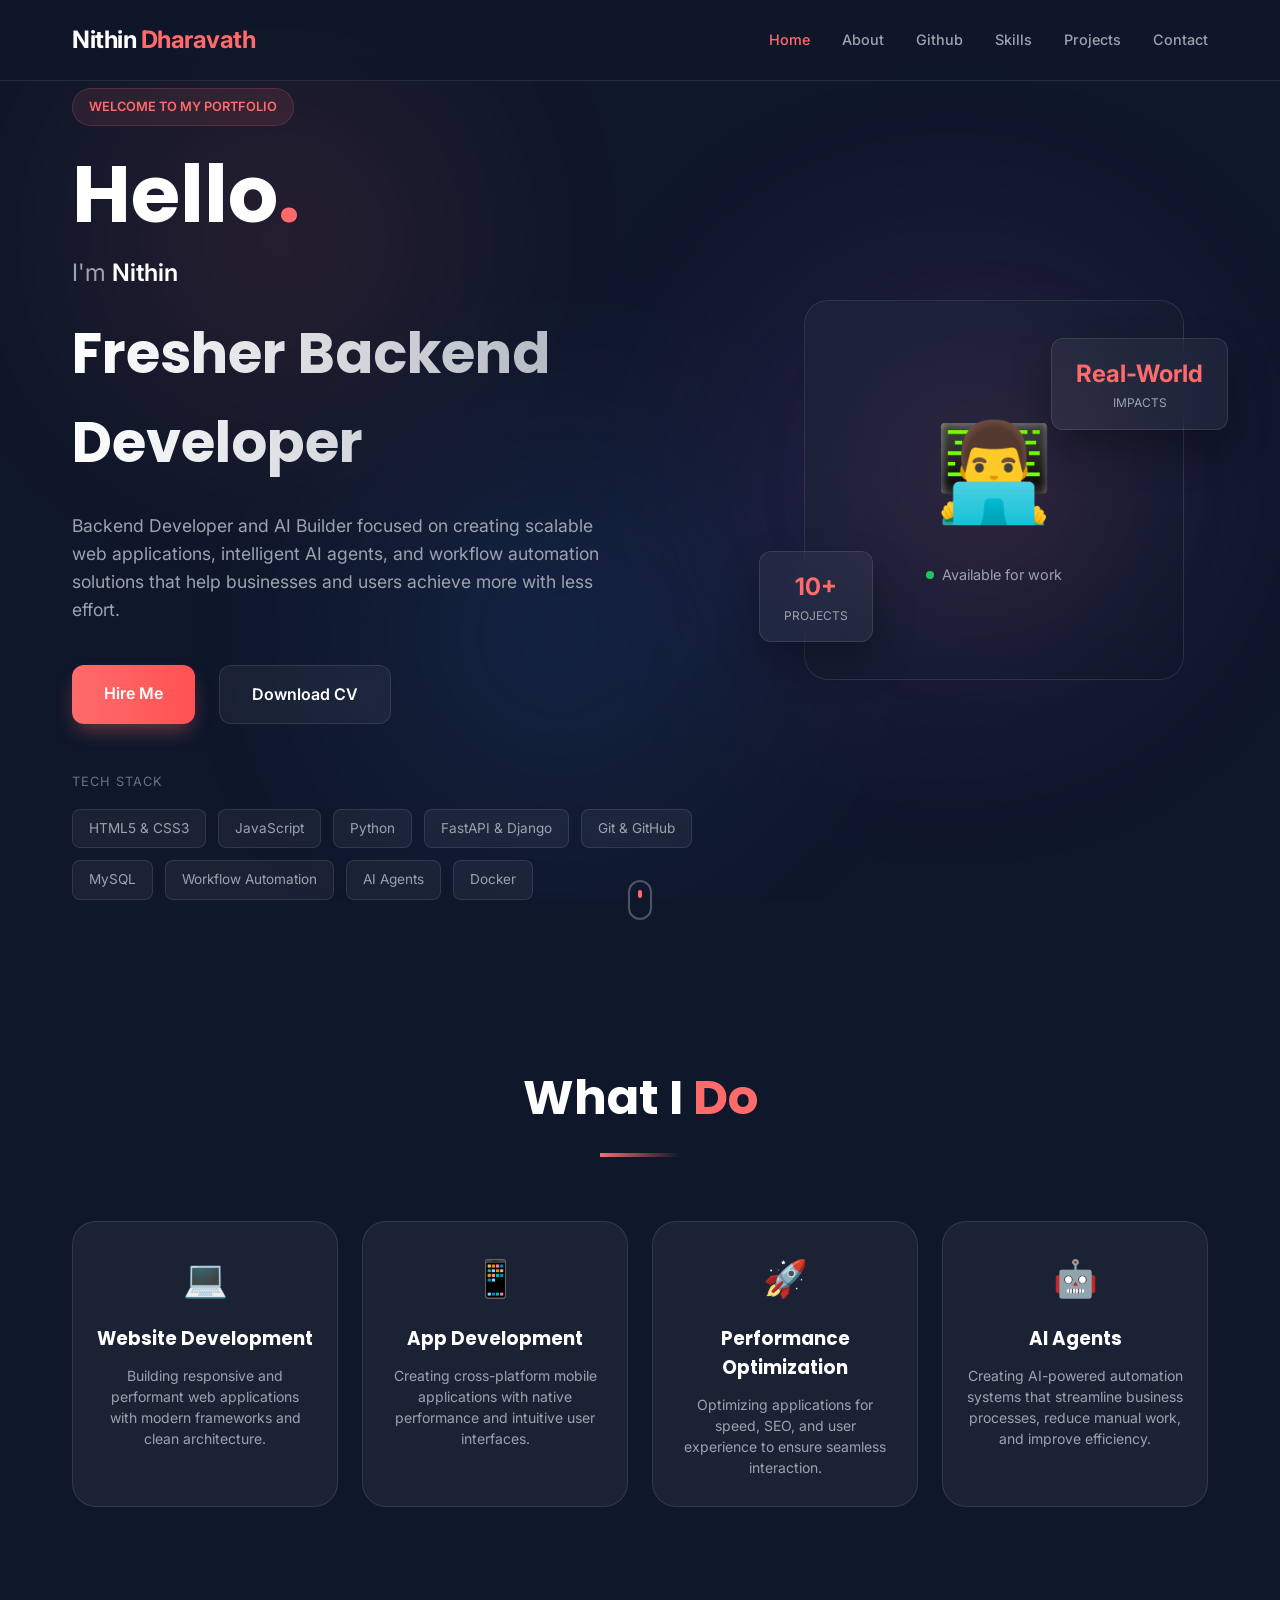
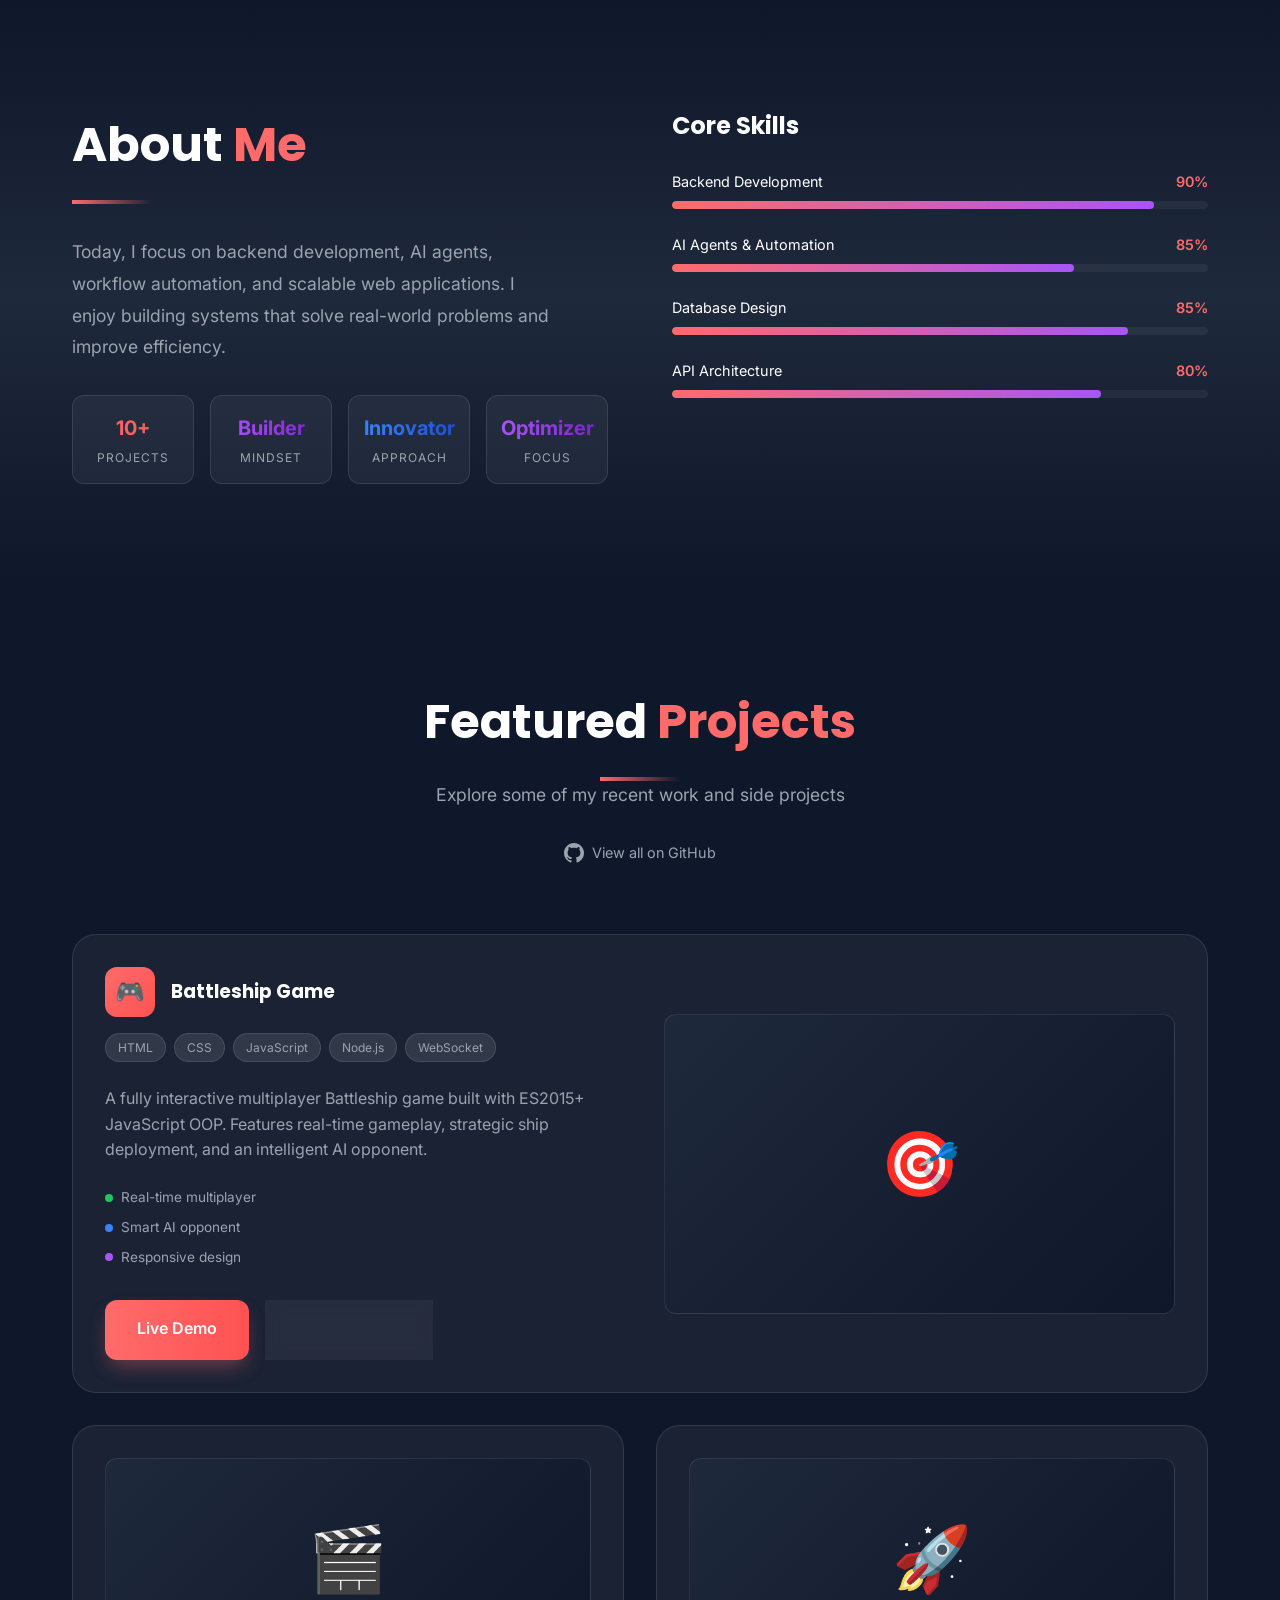
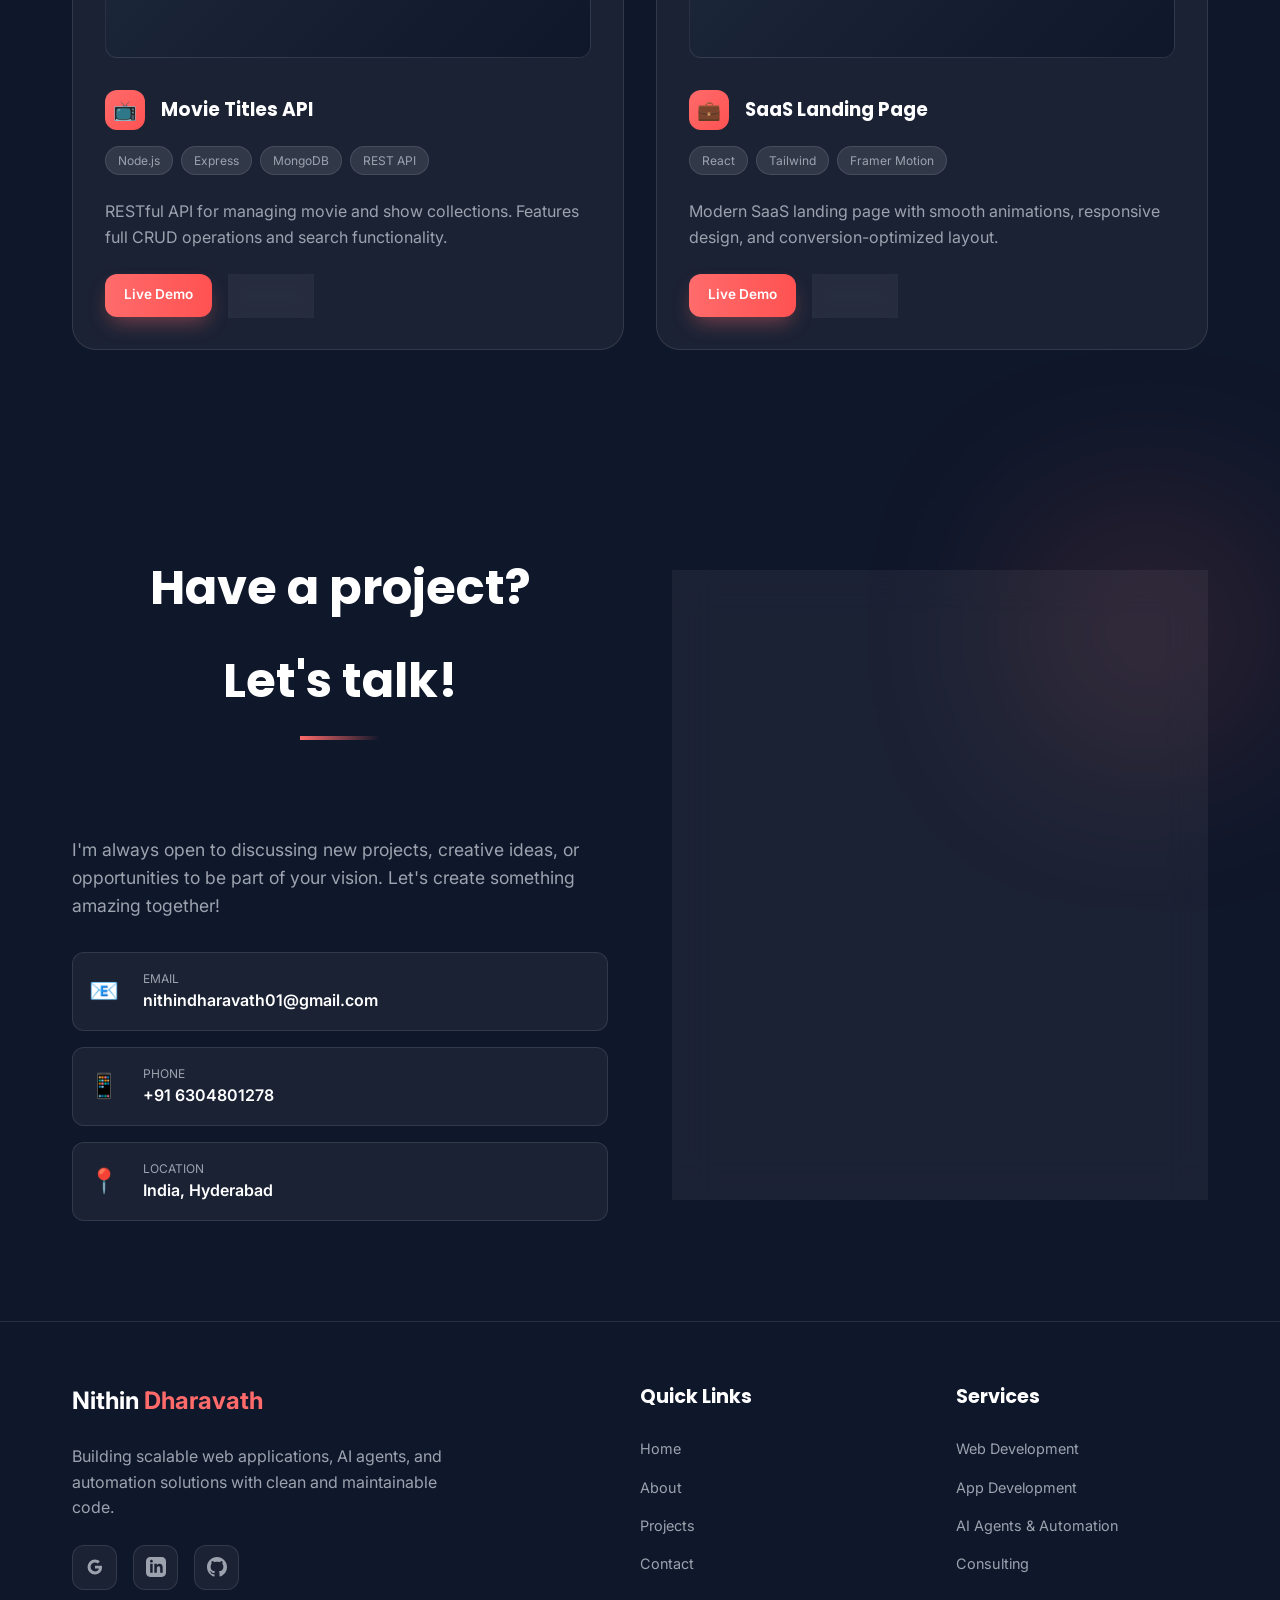
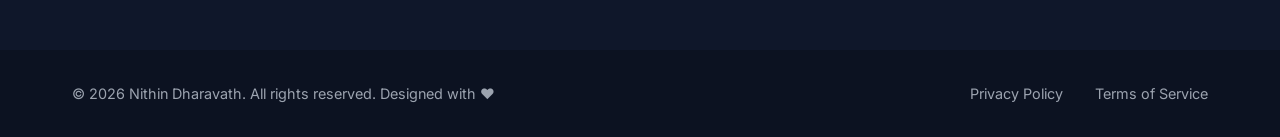
==== commit d42d0df0: "about-me developed" ====
--- a/index.html
+++ b/index.html
@@ -3,7 +3,7 @@
 <head>
     <meta charset="UTF-8">
     <meta name="viewport" content="width=device-width, initialscale=1.0">
-    <title>Nithin Dharavath | Fresher Backend Developer</title>
+    <title>Nithin Dharavath | Backend Developer $ AI Agnet Builder</title>
     <meta name="description" content="Professional portfolio of Nithin Dharavath, a fresher backend developer specializing in high-performance web applications.">
     <link rel="stylesheet" href="static/css/style.css">
     <!-- Google Fonts: Inter and Poppins -->
@@ -28,6 +28,8 @@
             <div class="nav-links">
                 <a href="#home" class="nav-link active">Home</a>
                 <a href="#about" class="nav-link">About</a>
+                <a href="#github" class="nav-link">Github</a>
+                <a href="#skills" class="nav-link">Skills</a>
                 <a href="#projects" class="nav-link">Projects</a>
                 <a href="#contact" class="nav-link">Contact</a>
             </div>
@@ -47,10 +49,7 @@
                 <h1 class="hero-title">Hello<span>.</span></h1>
                 <p class="hero-subtitle">I'm <span class="highlight">Nithin</span></p>
                 <h2 class="hero-main-title">Fresher Backend Developer</h2>
-                <p class="hero-description">
-                    Crafting exceptional digital experiences with modern technologies.
-                    Specialized in building scalable web applications and elegant user interfaces.
-                </p>
+                <p class="hero-description">Backend Developer and AI Builder focused on creating scalable web applications, intelligent AI agents, and workflow automation solutions that help businesses and users achieve more with less effort.</p>
                 <div class="hero-ctas">
                     <a href="#contact" class="btn btn-primary">Hire Me</a>
                     <a href="#" class="btn btn-secondary">Download CV</a>
@@ -58,14 +57,15 @@
                 <div class="tech-stack">
                     <p class="stack-label">Tech Stack</p>
                     <div class="stack-pills">
-                        <span class="pill">HTML5</span>
-                        <span class="pill">CSS3</span>
+                        <span class="pill">HTML5 & CSS3</span>
                         <span class="pill">JavaScript</span>
-                        <span class="pill">Node.js</span>
-                        <span class="pill">TypeScript</span>
                         <span class="pill">Python</span>
-                        <span class="pill">Git</span>
-                        <span class="pill">MongoDB</span>
+                        <span class="pill">FastAPI & Django</span>
+                        <span class="pill">Git & GitHub</span>
+                        <span class="pill">MySQL</span>
+                        <span class="pill">Workflow Automation</span>
+                        <span class="pill">AI Agents</span>
+                        <span class="pill">Docker</span>
                     </div>
                 </div>
             </div>
@@ -78,8 +78,8 @@
                     </div>
                 </div>
                 <div class="floating-card card-exp">
-                    <div class="card-value">0+</div>
-                    <div class="card-label">Years Exp</div>
+                    <div class="card-value">Real-World</div>
+                    <div class="card-label">impacts</div>
                 </div>
                 <div class="floating-card card-proj">
                     <div class="card-value">10+</div>
@@ -125,10 +125,10 @@
                     </div>
                 </div>
                 <div class="service-card">
-                    <div class="service-icon">🎨</div>
+                    <div class="service-icon">🤖</div>
                     <div class="service-content">
-                        <h3>UI/UX Design</h3>
-                        <p>Designing intuitive and beautiful user interfaces that prioritize user needs and aesthetic appeal.</p>
+                        <h3>AI Agents</h3>
+                        <p>Creating AI-powered automation systems that streamline business processes, reduce manual work, and improve efficiency.</p>
                     </div>
                 </div>
             </div>
@@ -144,13 +144,7 @@
                     <div class="header-line"></div>
                 </div>
                 <p>
-                    I started my software journey with a passion for creating things from scratch.
-                    I love the process of turning a conceptual idea into a functional piece of software.
-                </p>
-                <p>
-                    Today, I specialize in backend development, focusing on creating high-performance
-                    server-side logic, database architecture, and scalable APIs. Every project is
-                    an opportunity to push boundaries and deliver exceptional user experiences.
+                    Today, I focus on backend development, AI agents, workflow automation, and scalable web applications. I enjoy building systems that solve real-world problems and improve efficiency.
                 </p>
 
                 <div class="about-stats">
@@ -159,15 +153,21 @@
                         <div class="stat-label">Projects</div>
                     </div>
                     <div class="stat-card">
-                        <div class="stat-value grad-purple">95%</div>
-                        <div class="stat-label">Satisfaction</div>
+                        <div class="stat-value grad-purple">Builder</div>
+                        <div class="stat-label">Mindset</div>
                     </div>
                     <div class="stat-card">
-                        <div class="stat-value grad-blue">1+</div>
-                        <div class="stat-label">Year Exp</div>
-                    </div>
-                </div>
-
+                        <div class="stat-value grad-blue">Innovator</div>
+                        <div class="stat-label">Approach</div>
+                    </div>
+                    <div class="stat-card">
+                        <div class="stat-value grad-purple">Optimizer</div>
+                        <div class="stat-label">Focus</div>
+                    </div>
+                </div>
+            </div>
+
+            <div class="about-skills">
                 <div class="skill-section">
                     <h3>Core Skills</h3>
                     <div class="skill-item">
@@ -179,8 +179,8 @@
                     </div>
                     <div class="skill-item">
                         <div class="skill-info">
-                            <span>Frontend Development</span>
-                            <span>75%</span>
+                            <span>AI Agents & Automation</span>
+                            <span>85%</span>
                         </div>
                         <div class="skill-bar"><div class="skill-progress" style="width: 75%;"></div></div>
                     </div>
@@ -302,42 +302,6 @@
         </div>
     </section>
 
-    <!-- Testimonials Section -->
-    <section class="testimonials">
-        <div class="container">
-            <div class="section-header">
-                <h2>Client <span>Testimonials</span></h2>
-                <div class="header-line"></div>
-            </div>
-            <div class="testimonials-grid">
-                <div class="testimonial-card">
-                    <div class="stars">⭐⭐⭐⭐⭐</div>
-                    <p class="testimonial-text">"Nithin delivered an outstanding web application that exceeded our expectations. Professional, creative, and reliable!"</p>
-                    <div class="testimonial-footer">
-                        <p class="testimonial-name">Sarah Johnson</p>
-                        <p class="testimonial-role">CEO, TechStart</p>
-                    </div>
-                </div>
-                <div class="testimonial-card">
-                    <div class="stars">⭐⭐⭐⭐⭐</div>
-                    <p class="testimonial-text">"Working with Nithin was a breeze. The attention to detail and quality of code is exceptional. Highly recommended!"</p>
-                    <div class="testimonial-footer">
-                        <p class="testimonial-name">Michael Chen</p>
-                        <p class="testimonial-role">Product Manager</p>
-                    </div>
-                </div>
-                <div class="testimonial-card">
-                    <div class="stars">⭐⭐⭐⭐⭐</div>
-                    <p class="testimonial-text">"Transformed our vision into reality with elegant design and flawless execution. Best developer we've worked with!"</p>
-                    <div class="testimonial-footer">
-                        <p class="testimonial-name">Emily Rodriguez</p>
-                        <p class="testimonial-role">Startup Founder</p>
-                    </div>
-                </div>
-            </div>
-        </div>
-    </section>
-
     <!-- Contact Section -->
 
     <section id="contact" class="contact">
@@ -357,21 +321,21 @@
                         <div class="detail-icon">📧</div>
                         <div class="detail-text">
                             <span class="label">Email</span>
-                            <span class="value">nithin@example.com</span>
+                            <span class="value">nithindharavath01@gmail.com</span>
                         </div>
                     </div>
                     <div class="detail-item">
                         <div class="detail-icon">📱</div>
                         <div class="detail-text">
                             <span class="label">Phone</span>
-                            <span class="value">+91 XXXXX XXXXX</span>
+                            <span class="value">+91 6304801278</span>
                         </div>
                     </div>
                     <div class="detail-item">
                         <div class="detail-icon">📍</div>
                         <div class="detail-text">
                             <span class="label">Location</span>
-                            <span class="value">India</span>
+                            <span class="value">India, Hyderabad</span>
                         </div>
                     </div>
                 </div>
@@ -407,10 +371,10 @@
                 <div class="footer-logo">
                     Nithin <span>Dharavath</span>
                 </div>
-                <p>Creating exceptional digital experiences through innovative design and clean code.</p>
+                <p>Building scalable web applications, AI agents, and automation solutions with clean and maintainable code.</p>
                 <div class="social-links">
                     <a href="#" class="social-icon">
-                        <svg width="20" height="20" viewBox="0 0 24 24" fill="currentColor"><path d="M20.283 10.356h-8.327v3.451h4.792c-.446 2.193-2.313 3.453-4.792 3.453a5.27 5.27 0 0 1-5.279-5.28 5.27 5.27 0 0 1 5.279-5.279c1.259 0 2.397.447 3.29 1.178l2.6-2.599c-1.584-1.381-3.615-2.233-5.89-2.233a8.908 8.908 0 0 0-8.934 8.934 8.907 8.907 0 0 0 8.934 8.934c4.467 0 8.529-3.249 8.529-8.934 0-.528-.081-1.097-.202-1.625z"/></svg>
+                        <svg width="20" height="20" viewBox="0 0 24 24" fill="currentColor"><path d="M20.283 10.356h-8.327v3.451h4.792c-.446 2.193-2.313 3.453-4.792 3.453a5.27 5.27 0 0 1-5.279-5.28 5.27 5.27 0 0 1 5.279-5.279c1.259 0 2.397.447 3.29 1.178l2.6-2.599c-1.584-1.381-3.615-2.233-5.89-2.233a8.908 8.908 0 0 0-8.934 8.934 8.907 8.907 0 0 0 8.934 8.934c4.467 0 8.529-3.249 8.529-8.934 0-.528-.081-1.097-.202-1。625z"/></svg>
                     </a>
                     <a href="#" class="social-icon">
                         <svg width="20" height="20" viewBox="0 0 24 24" fill="currentColor"><path d="M19 0h-14c-2.761 0-5 2.239-5 5v14c0 2.761 2.239 5 5 5h14c2.762 0 5-2.239 5-5v-14c0-2.761-2.238-5-5-5zm-11 19h-3v-11h3v11zm-1.5-12.268c-.966 0-1.75-.79-1.75-1.764s.784-1.764 1.75-1.764 1.75.79 1.75 1.764-.783 1.764-1.75 1.764zm13.5 12.268h-3v-5.604c0-3.368-4-3.113-4 0v5.604h-3v-11h3v1.765c1.396-2.586 7-2.777 7 2.476v6.759z"/></svg>
@@ -434,7 +398,7 @@
                 <ul>
                     <li><a href="#">Web Development</a></li>
                     <li><a href="#">App Development</a></li>
-                    <li><a href="#">UI/UX Design</a></li>
+                    <li><a href="#">AI Agents & Automation</a></li>
                     <li><a href="#">Consulting</a></li>
                 </ul>
             </div>
--- a/static/css/style.css
+++ b/static/css/style.css
@@ -182,6 +182,7 @@
     text-transform: uppercase;
     padding: 0.5rem 1rem;
     border-radius: 100px;
+    margin-top: 0.5rem;
     margin-bottom: 1.5rem;
 }
 
@@ -475,19 +476,20 @@
 
 .services-grid {
     display: grid;
-    grid-template-columns: repeat(auto-fit, minmax(280px, 1fr));
-    gap: 2rem;
+    grid-template-columns: repeat(4, 1fr);
+    gap: 1.5rem;
 }
 
 .service-card {
     background: var(--glass-bg);
     border: 1px solid var(--border-color);
     border-radius: var(--radius-lg);
-    padding: 2.5rem;
+    padding: 1.75rem 1.5rem;
     transition: var(--transition);
     cursor: pointer;
     position: relative;
     overflow: hidden;
+    text-align: center;
 }
 
 .service-card::before {
@@ -499,8 +501,21 @@
     transition: var(--transition);
 }
 
+.service-card::after {
+    content: '';
+    position: absolute;
+    bottom: 0;
+    left: 50%;
+    transform: translateX(-50%) scaleX(0);
+    width: 60%;
+    height: 3px;
+    background: linear-gradient(to right, var(--accent), #a855f7);
+    border-radius: 2px;
+    transition: transform 0.3s ease;
+}
+
 .service-card:hover {
-    transform: translateY(-10px) scale(1.02);
+    transform: translateY(-8px);
     border-color: rgba(255, 107, 107, 0.4);
     box-shadow: 0 20px 40px rgba(0,0,0,0.3), 0 0 20px rgba(255, 107, 107, 0.1);
 }
@@ -509,9 +524,13 @@
     opacity: 1;
 }
 
+.service-card:hover::after {
+    transform: translateX(-50%) scaleX(1);
+}
+
 .service-icon {
-    font-size: 3rem;
-    margin-bottom: 1.5rem;
+    font-size: 2.25rem;
+    margin-bottom: 1rem;
     transition: var(--transition);
 }
 
@@ -520,8 +539,8 @@
 }
 
 .service-content h3 {
-    font-size: 1.5rem;
-    margin-bottom: 1rem;
+    font-size: 1.15rem;
+    margin-bottom: 0.75rem;
     transition: var(--transition);
 }
 
@@ -531,7 +550,8 @@
 
 .service-content p {
     color: var(--text-muted);
-    font-size: 1rem;
+    font-size: 0.875rem;
+    line-height: 1.5;
 }
 
 /* About Section */
@@ -553,35 +573,46 @@
     gap: 2rem;
 }
 
+.about-text .section-header {
+    text-align: left;
+    margin-bottom: 0;
+}
+
+.about-text .header-line {
+    margin: 0;
+}
+
 .about-text p {
     font-size: 1.1rem;
     color: var(--text-muted);
+    line-height: 1.8;
+    max-width: 480px;
 }
 
 .about-stats {
     display: grid;
-    grid-template-columns: repeat(3, 1fr);
-    gap: 1.5rem;
+    grid-template-columns: repeat(4, 1fr);
+    gap: 1rem;
 }
 
 .stat-card {
     background: var(--glass-bg);
     border: 1px solid var(--border-color);
-    padding: 1.5rem;
+    padding: 1rem 0.75rem;
     border-radius: var(--radius-md);
     text-align: center;
     transition: var(--transition);
 }
 
 .stat-card:hover {
-    transform: translateY(-5px);
+    transform: translateY(-3px);
     border-color: var(--accent);
 }
 
 .stat-value {
-    font-size: 2rem;
+    font-size: 1.25rem;
     font-weight: 700;
-    margin-bottom: 0.5rem;
+    margin-bottom: 0.25rem;
 }
 
 .grad-red { background: linear-gradient(to right, var(--accent), var(--accent-dark)); -webkit-background-clip: text; -webkit-text-fill-color: transparent; }
@@ -595,8 +626,8 @@
     letter-spacing: 1px;
 }
 
-.skill-section {
-    margin-top: 2rem;
+.about-skills .skill-section {
+    margin-top: 0;
 }
 
 .skill-section h3 {
@@ -789,62 +820,6 @@
     height: 200px;
     margin-bottom: 2rem;
 }
-
-/* Testimonials Section */
-.testimonials {
-    padding: 100px 0;
-}
-
-.testimonials-grid {
-    display: grid;
-    grid-template-columns: repeat(auto-fit, minmax(300px, 1fr));
-    gap: 2rem;
-}
-
-.testimonial-card {
-    background: var(--glass-bg);
-    border: 1px solid var(--border-color);
-    border-radius: var(--radius-lg);
-    padding: 2.5rem;
-    transition: var(--transition);
-    position: relative;
-    overflow: hidden;
-}
-
-.testimonial-card:hover {
-    transform: translateY(-10px);
-    border-color: rgba(255, 107, 107, 0.4);
-}
-
-.stars {
-    font-size: 1.2rem;
-    margin-bottom: 1rem;
-}
-
-.testimonial-text {
-    font-style: italic;
-    color: var(--text-muted);
-    margin-bottom: 2rem;
-    font-size: 1.1rem;
-    line-height: 1.6;
-}
-
-.testimonial-footer {
-    border-top: 1px solid var(--border-color);
-    padding-top: 1.5rem;
-}
-
-.testimonial-name {
-    font-weight: 700;
-    color: var(--text-main);
-}
-
-.testimonial-role {
-    font-size: 0.85rem;
-    color: var(--text-muted);
-}
-
-/* Contact Section */
 
 .contact {
     padding: 100px 0;
@@ -1082,6 +1057,10 @@
 
 /* Responsiveness */
 @media (max-width: 1024px) {
+    .services-grid {
+        grid-template-columns: repeat(2, 1fr);
+    }
+
     .hero-grid, .about-grid, .contact-grid {
         grid-template-columns: 1fr;
         text-align: center;
@@ -1109,6 +1088,16 @@
         align-items: center;
         text-align: center;
     }
+    .about-text .section-header {
+        text-align: center;
+        margin-bottom: 0;
+    }
+    .about-text .header-line {
+        margin: 0 auto;
+    }
+    .about-text p {
+        max-width: none;
+    }
     .contact-info {
         text-align: center;
     }
@@ -1138,6 +1127,9 @@
     .hero-main-title {
         font-size: 2.5rem;
     }
+    .services-grid {
+        grid-template-columns: 1fr;
+    }
     .about-stats {
         grid-template-columns: 1fr;
     }
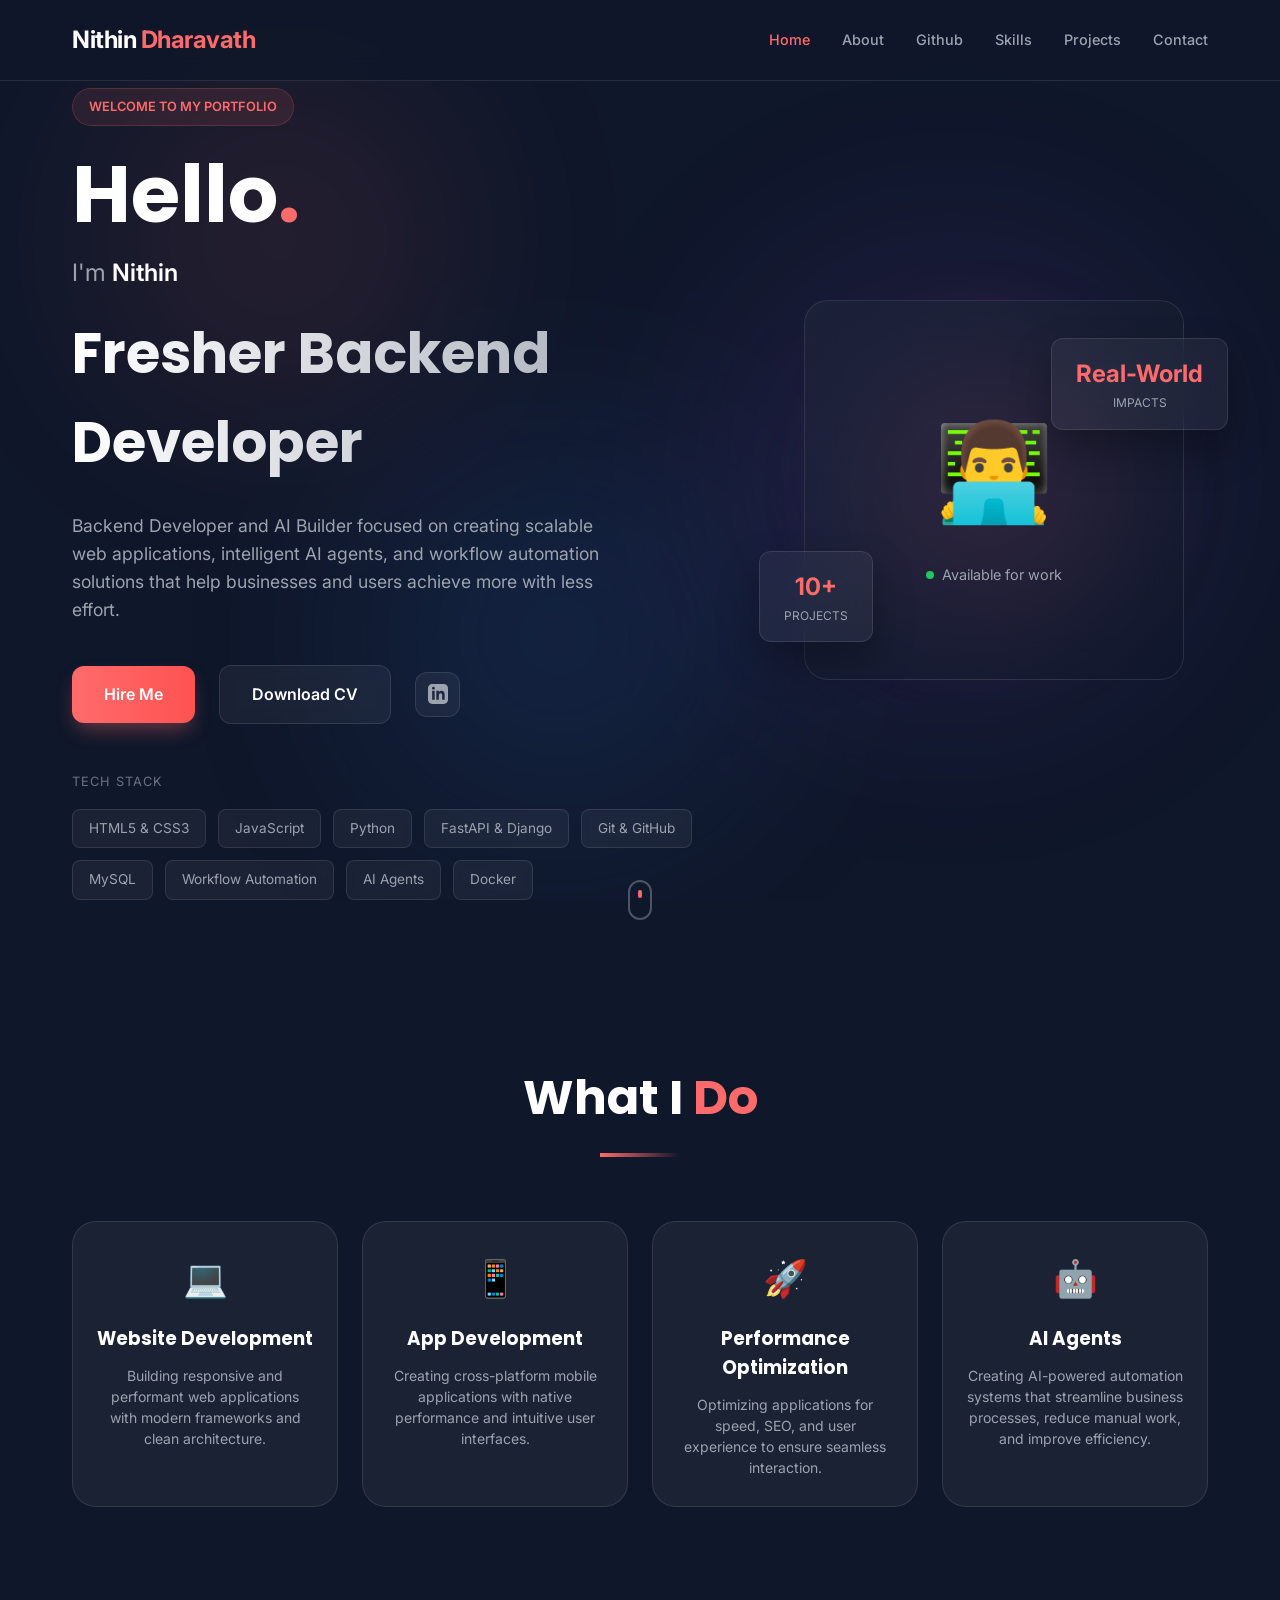
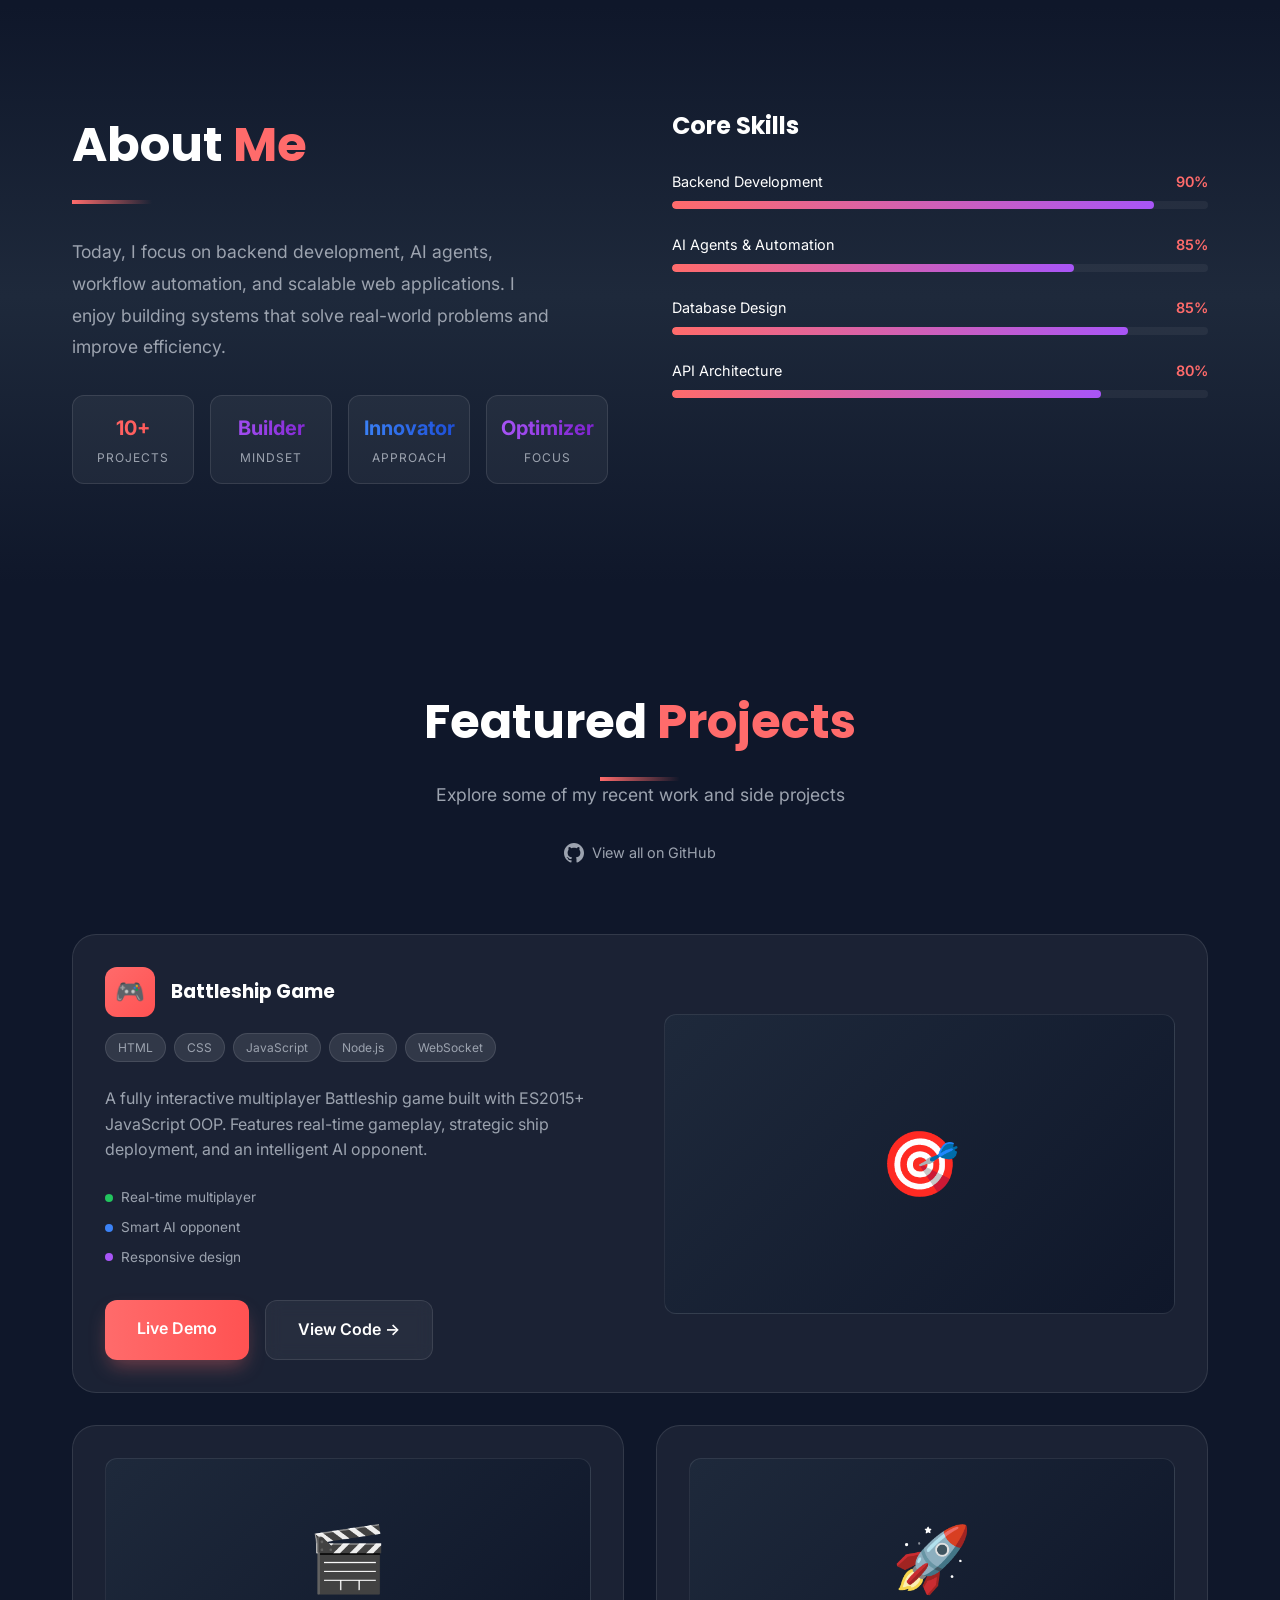
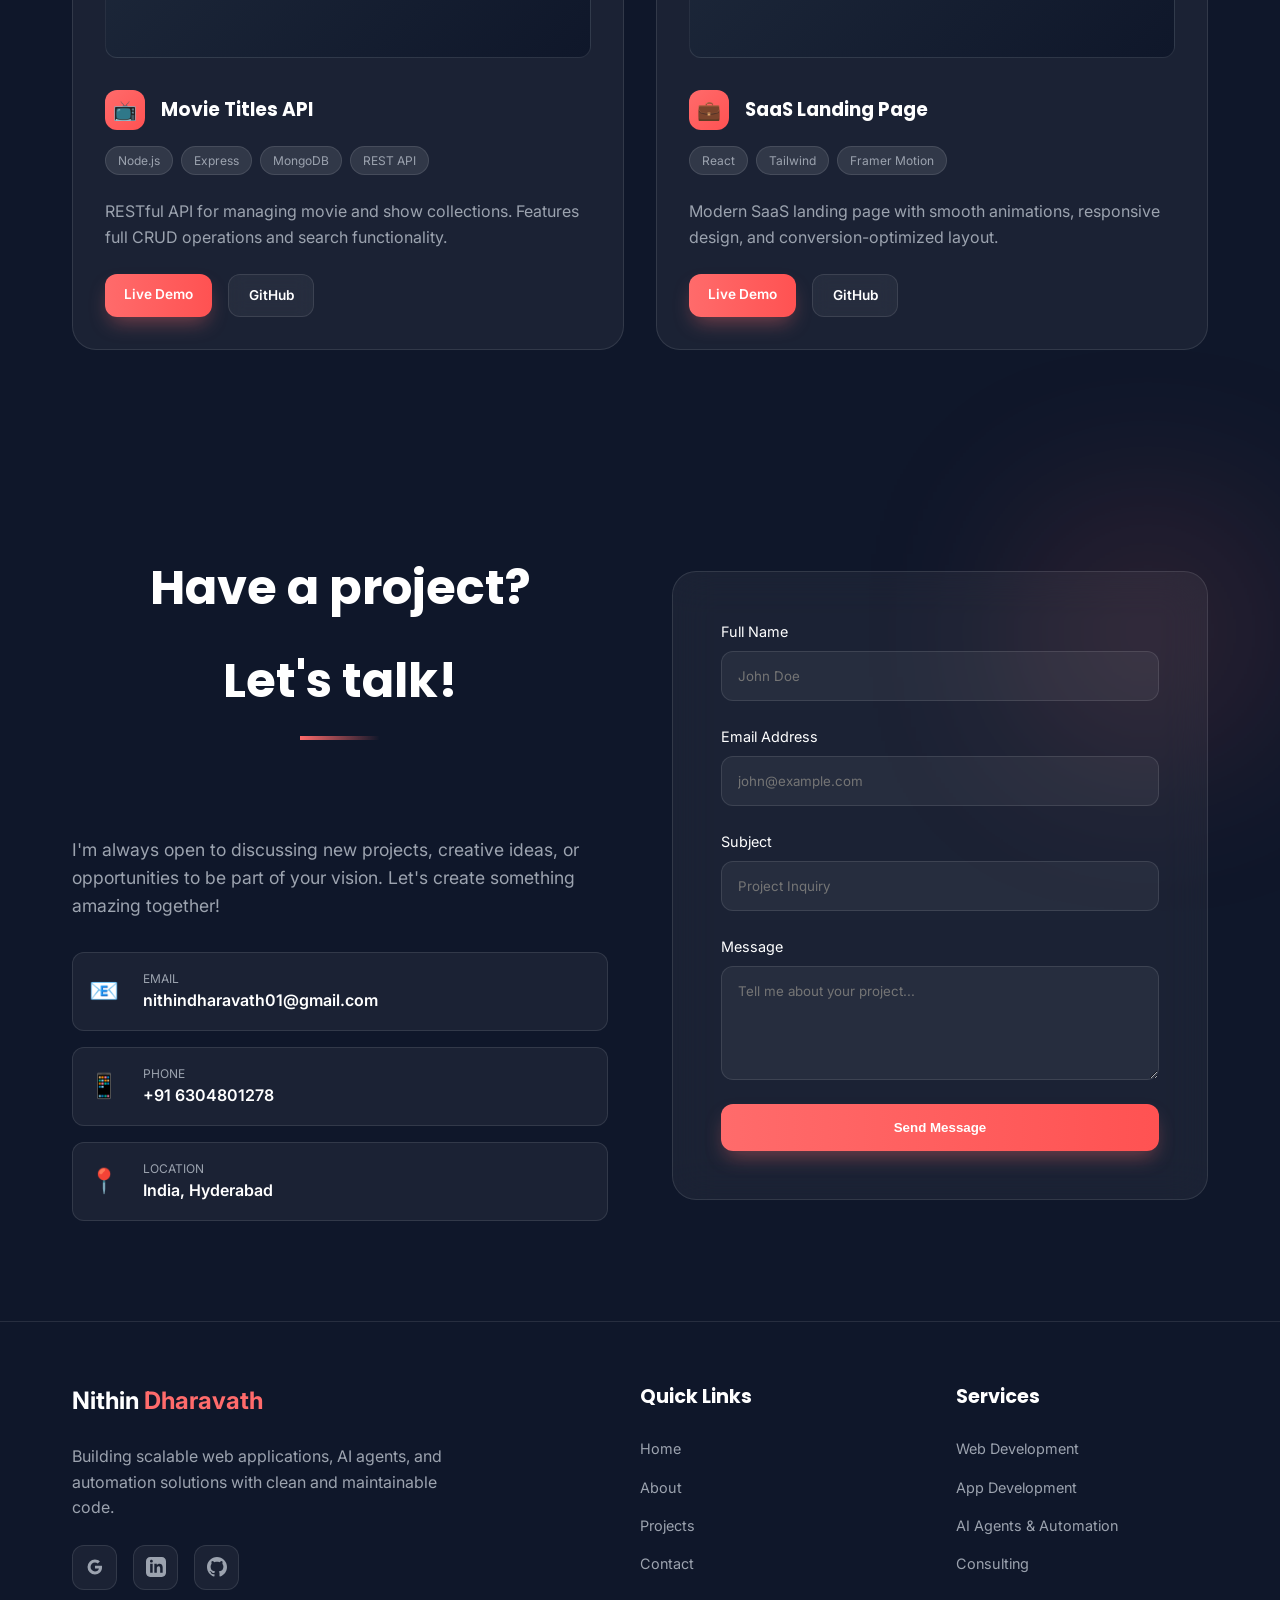
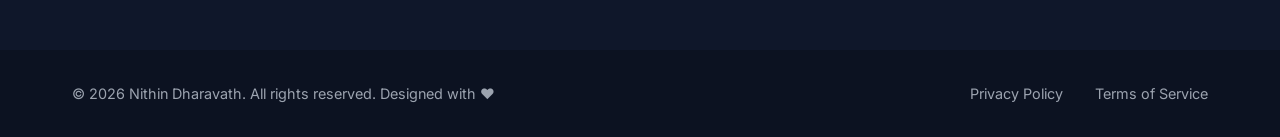
==== commit be8ec592: "Add MySQL contact form integration" ====
--- a/index.html
+++ b/index.html
@@ -28,7 +28,7 @@
             <div class="nav-links">
                 <a href="#home" class="nav-link active">Home</a>
                 <a href="#about" class="nav-link">About</a>
-                <a href="#github" class="nav-link">Github</a>
+                <a href="https://github.com/Nithin-dharavath" target="_blank" rel="noopener noreferrer" class="nav-link">Github</a>
                 <a href="#skills" class="nav-link">Skills</a>
                 <a href="#projects" class="nav-link">Projects</a>
                 <a href="#contact" class="nav-link">Contact</a>
@@ -53,6 +53,9 @@
                 <div class="hero-ctas">
                     <a href="#contact" class="btn btn-primary">Hire Me</a>
                     <a href="#" class="btn btn-secondary">Download CV</a>
+                    <a href="https://www.linkedin.com/in/nithin-dharavathu/" target="_blank" class="social-icon" aria-label="LinkedIn">
+                        <svg width="20" height="20" viewBox="0 0 24 24" fill="currentColor"><path d="M19 0h-14c-2.761 0-5 2.239-5 5v14c0 2.761 2.239 5 5 5h14c2.762 0 5-2.239 5-5v-14c0-2.761-2.238-5-5-5zm-11 19h-3v-11h3v11zm-1.5-12.268c-.966 0-1.75-.79-1.75-1.764s.784-1.764 1.75-1.764 1.75.79 1.75 1.764-.783 1.764-1.75 1.764zm13.5 12.268h-3v-5.604c0-3.368-4-3.113-4 0v5.604h-3v-11h3v1.765c1.396-2.586 7-2.777 7 2.476v6.759z"/></svg>
+                    </a>
                 </div>
                 <div class="tech-stack">
                     <p class="stack-label">Tech Stack</p>
@@ -210,7 +213,7 @@
                 <h2>Featured <span>Projects</span></h2>
                 <div class="header-line center"></div>
                 <p class="section-desc">Explore some of my recent work and side projects</p>
-                <a href="https://github.com/nithindharavathu" target="_blank" class="github-link">
+                <a href="https://github.com/Nithin-dharavath" target="_blank" class="github-link">
                     <svg width="20" height="20" viewBox="0 0 24 24" fill="currentColor"><path d="M12 0c-6.626 0-12 5.373-12 12 0 5.302 3.438 9.8 8.207 11.387.599.111.793-.261.793-.577v-2.234c-3.338.726-4.033-1.416-4.033-1.416-.546-1.387-1.333-1.756-1.333-1.756-1.089-.745.083-.729.083-.729 1.205.084 1.839 1.237 1.839 1.237 1.07 1.834 2.807 1.304 3.492.997.107-.775.418-1.305.762-1.604-2.665-.305-5.467-1.334-5.467-5.931 0-1.311.469-2.381 1.236-3.221-.124-.303-.535-1.524.117-3.176 0 0 1.008-.322 3.301 1.23.957-.266 1.983-.399 3.003-.404 1.02.005 2.047.138 3.006.404 2.291-1.552 3.297-1.23 3.297-1.23.653 1.653.242 2.874.118 3.176.77.84 1.235 1.911 1.235 3.221 0 4.609-2.807 5.624-5.479 5.921.43.372.823 1.102.823 2.222v3.293c0 .319.192.694.801.576 4.765-1.589 8.199-6.086 8.199-11.386 0-6.627-5.373-12-12-12z"/></svg>
                     View all on GitHub
                 </a>
@@ -341,22 +344,22 @@
                 </div>
             </div>
             <div class="contact-form-container">
-                <form class="contact-form" action="#">
+                <form class="contact-form" action="/api/contact" method="post">
                     <div class="form-group">
-                        <label>Full Name</label>
-                        <input type="text" placeholder="John Doe" required>
+                        <label for="name">Full Name</label>
+                        <input type="text" name="name" id="name" placeholder="John Doe" required>
                     </div>
                     <div class="form-group">
-                        <label>Email Address</label>
-                        <input type="email" placeholder="john@example.com" required>
+                        <label for="email">Email Address</label>
+                        <input type="email" name="email" id="email" placeholder="john@example.com" required>
                     </div>
                     <div class="form-group">
-                        <label>Subject</label>
-                        <input type="text" placeholder="Project Inquiry" required>
+                        <label for="subject">Subject</label>
+                        <input type="text" name="subject" id="subject" placeholder="Project Inquiry" required>
                     </div>
                     <div class="form-group">
-                        <label>Message</label>
-                        <textarea rows="5" placeholder="Tell me about your project..." required></textarea>
+                        <label for="message">Message</label>
+                        <textarea rows="5" name="message" id="message" placeholder="Tell me about your project..." required></textarea>
                     </div>
                     <button type="submit" class="btn btn-primary full-width">Send Message</button>
                 </form>
@@ -373,13 +376,13 @@
                 </div>
                 <p>Building scalable web applications, AI agents, and automation solutions with clean and maintainable code.</p>
                 <div class="social-links">
-                    <a href="#" class="social-icon">
-                        <svg width="20" height="20" viewBox="0 0 24 24" fill="currentColor"><path d="M20.283 10.356h-8.327v3.451h4.792c-.446 2.193-2.313 3.453-4.792 3.453a5.27 5.27 0 0 1-5.279-5.28 5.27 5.27 0 0 1 5.279-5.279c1.259 0 2.397.447 3.29 1.178l2.6-2.599c-1.584-1.381-3.615-2.233-5.89-2.233a8.908 8.908 0 0 0-8.934 8.934 8.907 8.907 0 0 0 8.934 8.934c4.467 0 8.529-3.249 8.529-8.934 0-.528-.081-1.097-.202-1。625z"/></svg>
+                    <a href="mailto:nithindharavath01@gmail.com" class="social-icon" aria-label="Email">
+                        <svg width="20" height="20" viewBox="0 0 24 24" fill="currentColor"><path d="M20.283 10.356h-8.327v3.451h4.792c-.446 2.193-2.313 3.453-4.792 3.453a5.27 5.27 0 0 1-5.279-5.28 5.27 5.27 0 0 1 5.279-5.279c1.259 0 2.397.447 3.29 1.178l2.6-2.599c-1.584-1.381-3.615-2.233-5.89-2.233a8.908 8.908 0 0 0-8.934 8.934 8.907 8.907 0 0 0 8.934 8.934c4.467 0 8.529-3.249 8.529-8.934 0-.528-.081-1.097-.202-1.625z"/></svg>
                     </a>
-                    <a href="#" class="social-icon">
+                    <a href="https://www.linkedin.com/in/nithin-dharavathu/" target="_blank" class="social-icon" aria-label="LinkedIn">
                         <svg width="20" height="20" viewBox="0 0 24 24" fill="currentColor"><path d="M19 0h-14c-2.761 0-5 2.239-5 5v14c0 2.761 2.239 5 5 5h14c2.762 0 5-2.239 5-5v-14c0-2.761-2.238-5-5-5zm-11 19h-3v-11h3v11zm-1.5-12.268c-.966 0-1.75-.79-1.75-1.764s.784-1.764 1.75-1.764 1.75.79 1.75 1.764-.783 1.764-1.75 1.764zm13.5 12.268h-3v-5.604c0-3.368-4-3.113-4 0v5.604h-3v-11h3v1.765c1.396-2.586 7-2.777 7 2.476v6.759z"/></svg>
                     </a>
-                    <a href="#" class="social-icon">
+                    <a href="https://github.com/Nithin-dharavath" target="_blank" class="social-icon" aria-label="GitHub">
                         <svg width="20" height="20" viewBox="0 0 24 24" fill="currentColor"><path d="M12 0c-6.626 0-12 5.373-12 12 0 5.302 3.438 9.8 8.207 11.387.599.111.793-.261.793-.577v-2.234c-3.338.726-4.033-1.416-4.033-1.416-.546-1.387-1.333-1.756-1.333-1.756-1.089-.745.083-.729.083-.729 1.205.084 1.839 1.237 1.839 1.237 1.07 1.834 2.807 1.304 3.492.997.107-.775.418-1.305.762-1.604-2.665-.305-5.467-1.334-5.467-5.931 0-1.311.469-2.381 1.236-3.221-.124-.303-.535-1.524.117-3.176 0 0 1.008-.322 3.301 1.23.957-.266 1.983-.399 3.003-.404 1.02.005 2.047.138 3.006.404 2.291-1.552 3.297-1.23 3.297-1.23.653 1.653.242 2.874.118 3.176.77.84 1.235 1.911 1.235 3.221 0 4.609-2.807 5.624-5.479 5.921.43.372.823 1.102.823 2.222v3.293c0 .319.192.694.801.576 4.765-1.589 8.199-6.086 8.199-11.386 0-6.627-5.373-12-12-12z"/></svg>
                     </a>
                 </div>
--- a/static/css/style.css
+++ b/static/css/style.css
@@ -224,6 +224,7 @@
 
 .hero-ctas {
     display: flex;
+    align-items: center;
     gap: 1.5rem;
     margin-bottom: 3rem;
 }
